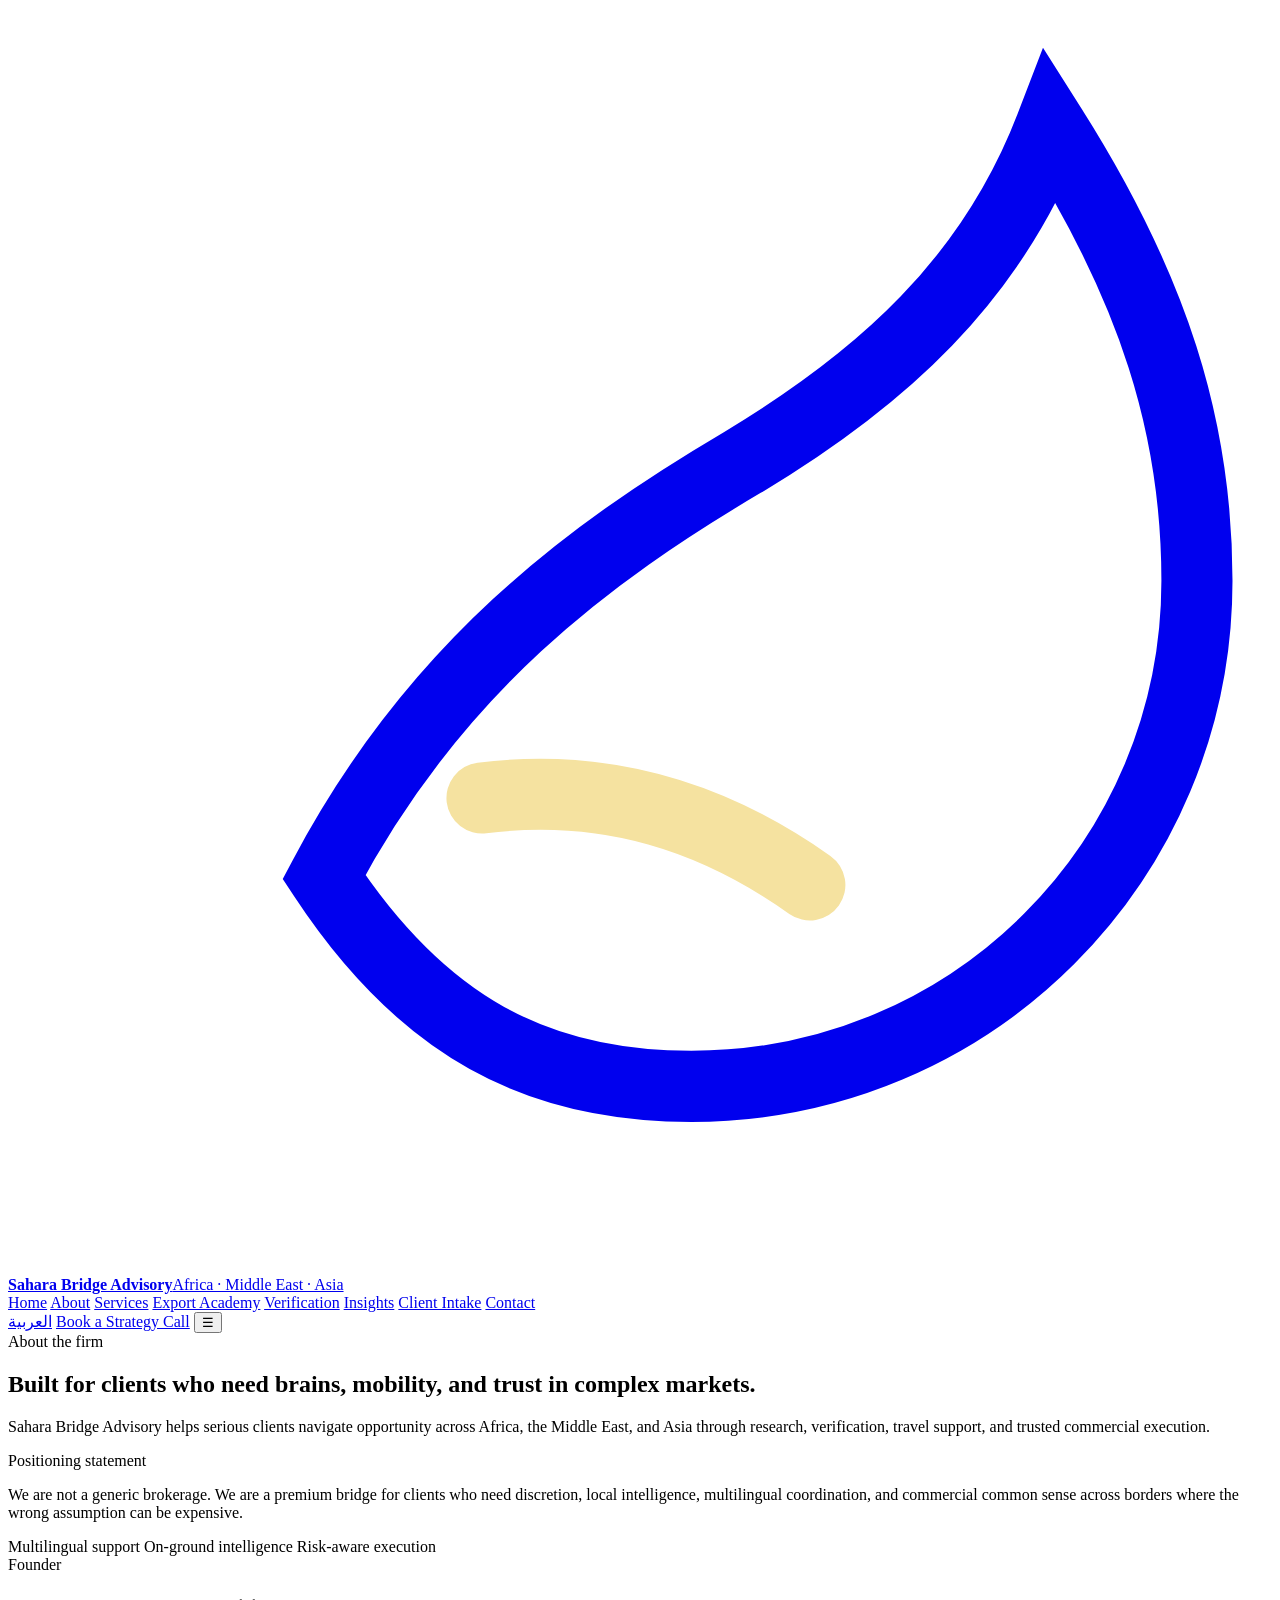
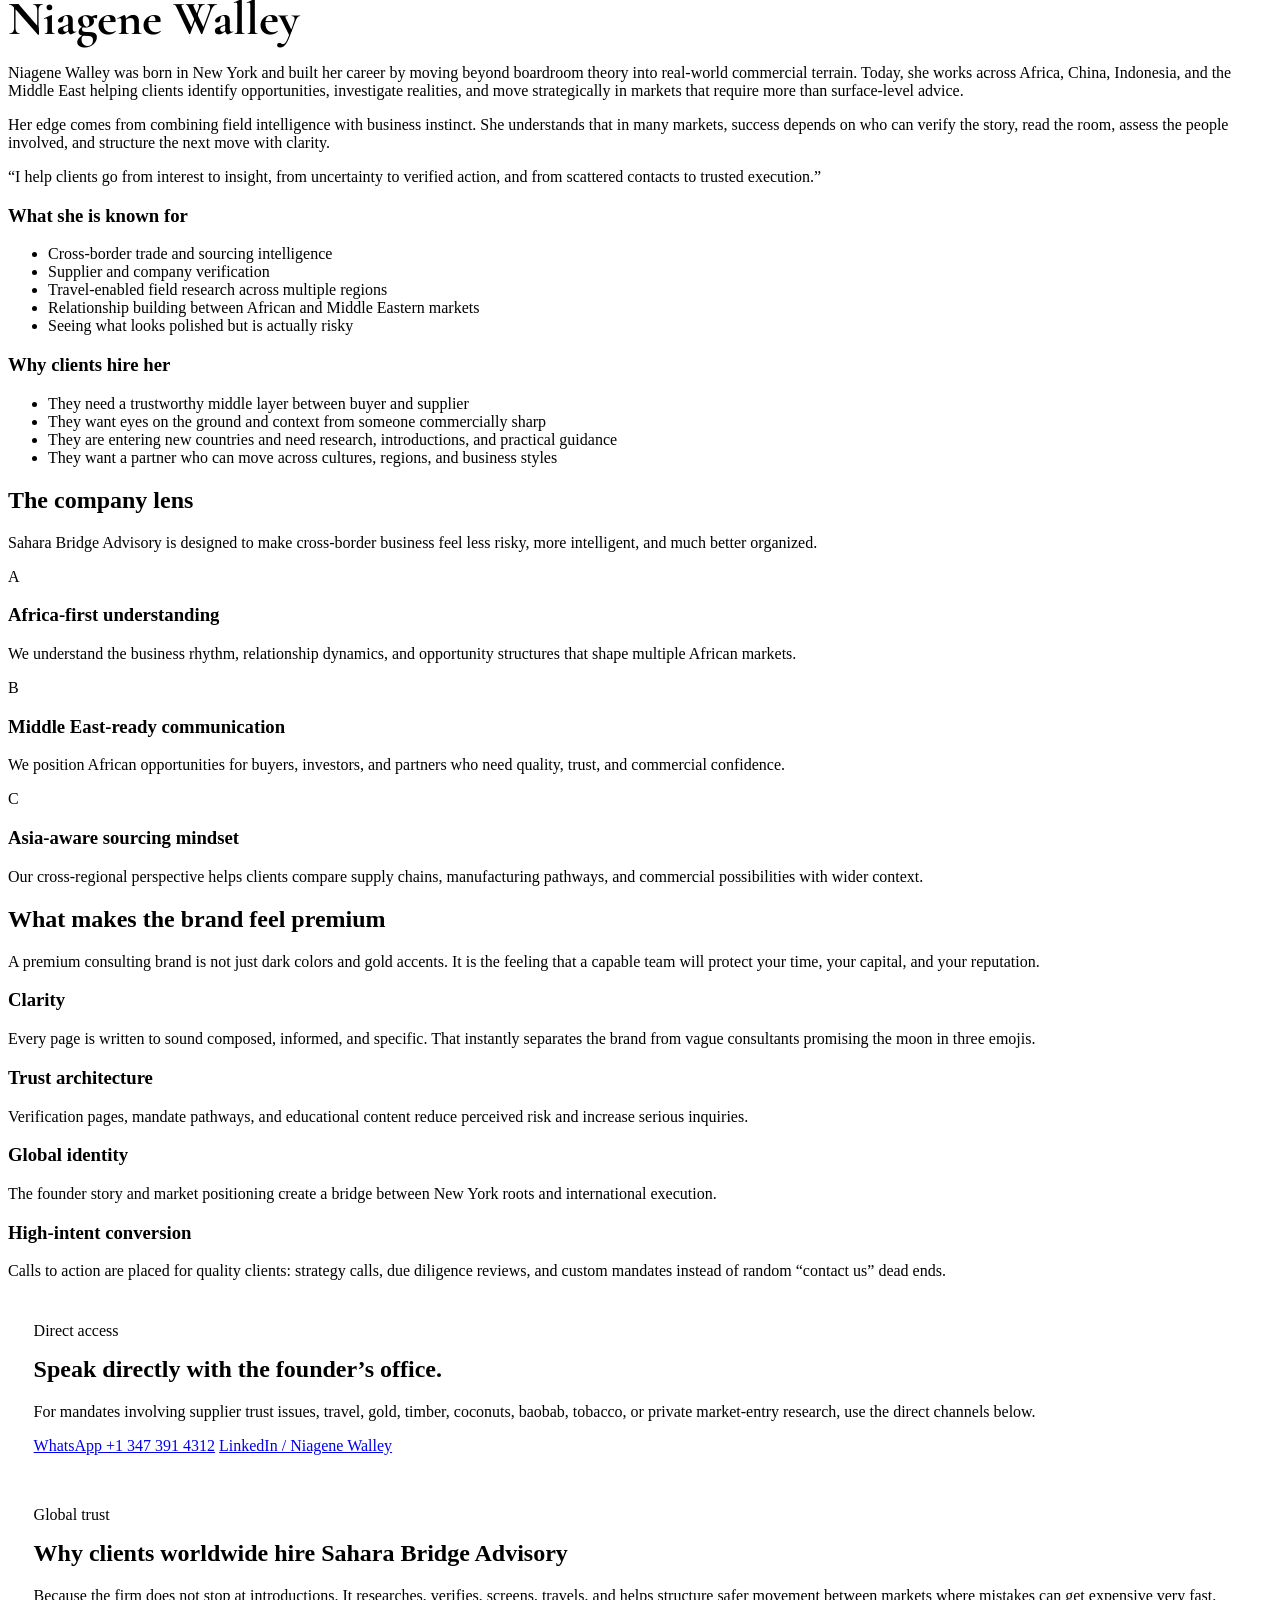
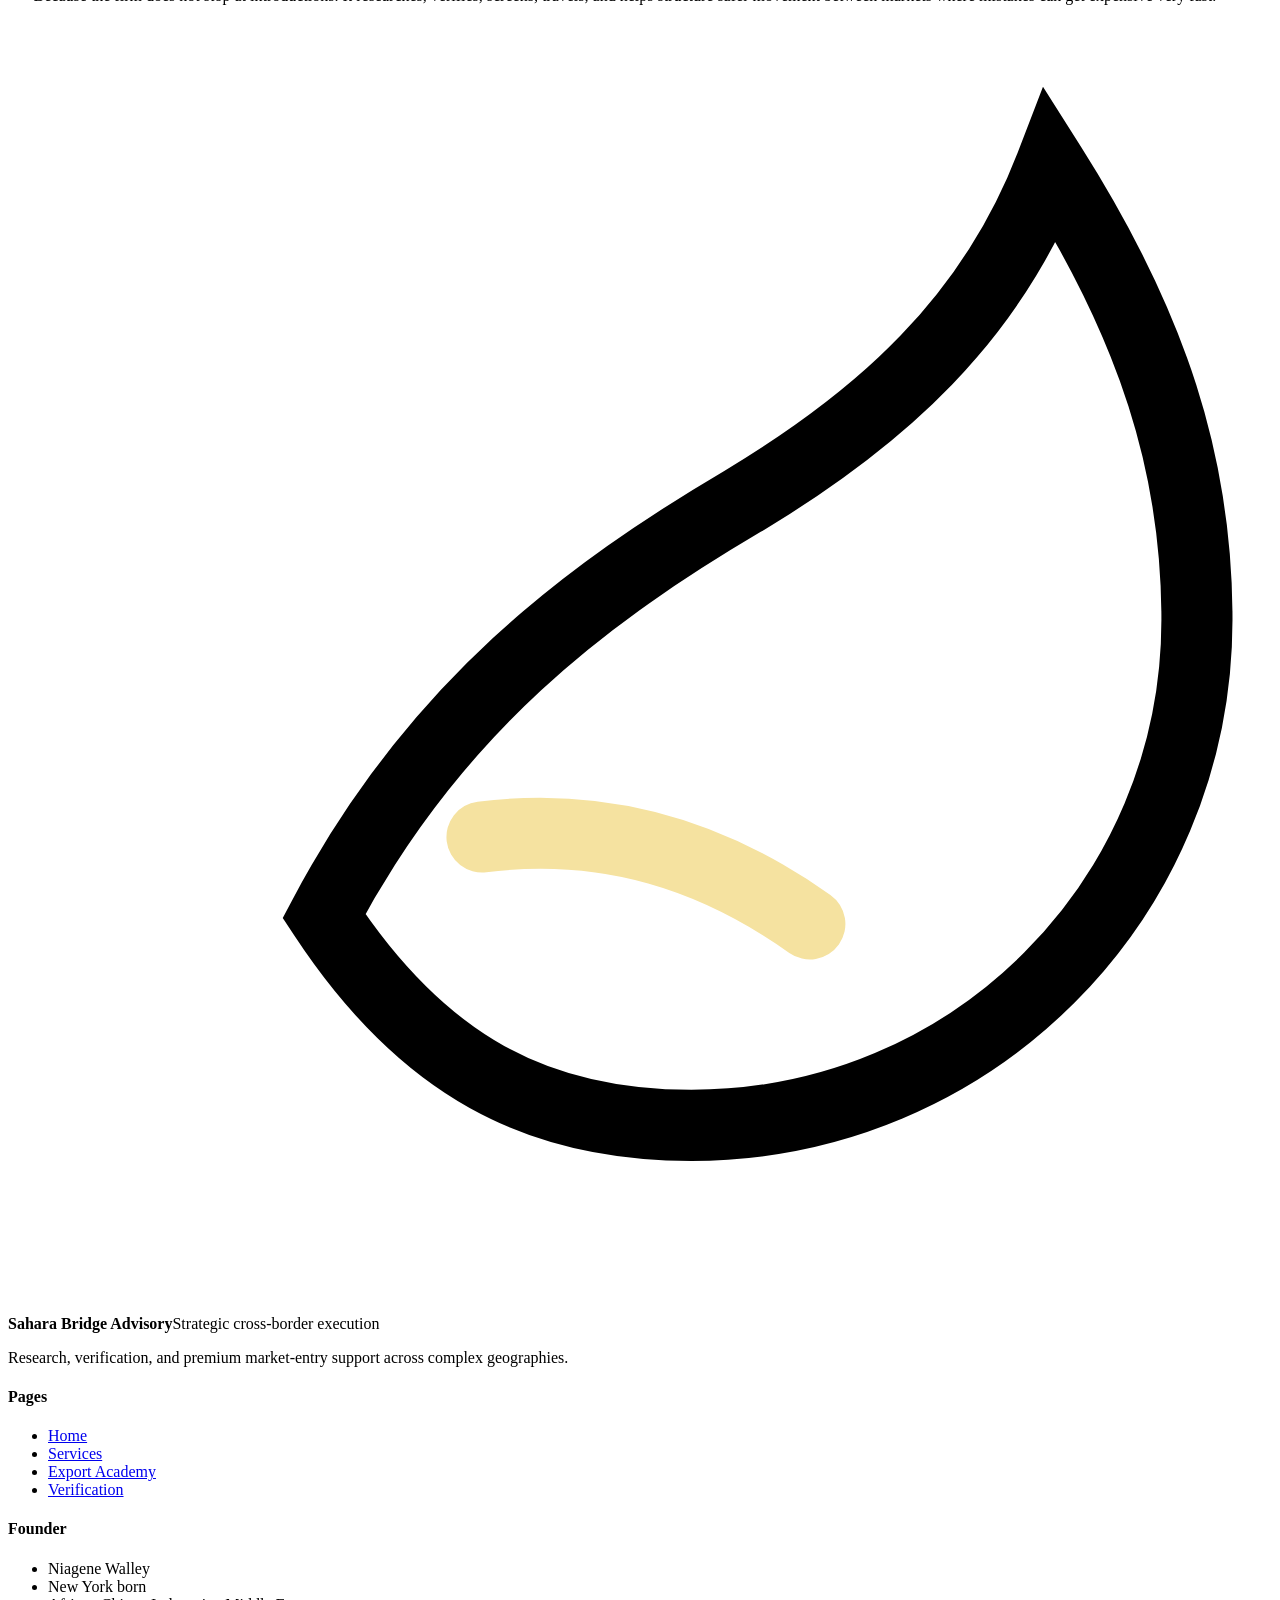
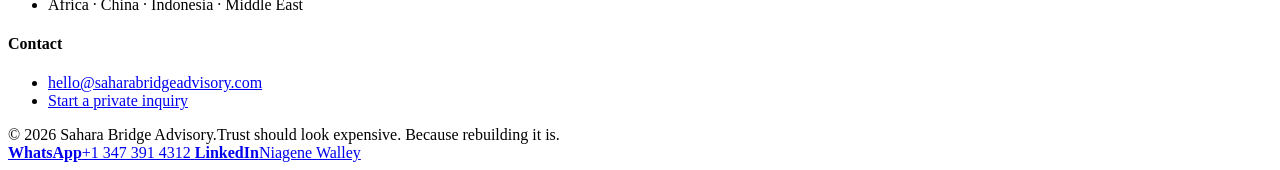
==== about.html @ ac029bc9 "Add files via upload" ====
<!DOCTYPE html>
<html lang="en">
<head>
  <meta charset="UTF-8" />
  <meta name="viewport" content="width=device-width, initial-scale=1.0" />
  <title>About | Sahara Bridge Advisory</title>
  <meta name="description" content="Learn about Sahara Bridge Advisory and founder Niagene Walley, a New York-born cross-border strategist operating across Africa, China, Indonesia, and the Middle East." />
  <link rel="icon" type="image/svg+xml" href="assets/images/favicon.svg" />
  <link rel="preconnect" href="https://fonts.googleapis.com">
  <link rel="preconnect" href="https://fonts.gstatic.com" crossorigin>
  <link href="https://fonts.googleapis.com/css2?family=Cormorant+Garamond:wght@500;600;700&family=Inter:wght@400;500;600;700;800&display=swap" rel="stylesheet">
  <link rel="stylesheet" href="assets/css/styles.css" />
  <script defer src="assets/js/config.js"></script>
  <script defer src="assets/js/main.js"></script>
</head>
<body>
  <header class="header">
    <div class="container nav">
      <a class="brand" href="index.html"><span class="brand-mark"><svg viewBox="0 0 32 32" fill="none" xmlns="http://www.w3.org/2000/svg"><path d="M8 22C10.8 16.7 14.7 13.8 18.6 11.5C22.1 9.4 24.9 6.9 26.4 3C29 7.1 30.1 10.6 30.1 14.5C30.1 21.6 24.4 27.3 17.3 27.3C13.4 27.3 10.5 25.8 8 22Z" stroke="currentColor" stroke-width="1.8" stroke-linecap="round"/><path d="M12 20C15.2 19.6 17.9 20.5 20.3 22.2" stroke="#F5E2A0" stroke-width="1.8" stroke-linecap="round"/></svg></span><span><strong class="brand-name">Sahara Bridge Advisory</strong><span class="brand-tag">Africa · Middle East · Asia</span></span></a>
      <nav class="nav-links" data-nav-links>
        <a data-nav href="index.html">Home</a>
        <a data-nav href="about.html">About</a>
        <a data-nav href="services.html">Services</a>
        <a data-nav href="export-academy.html">Export Academy</a>
        <a data-nav href="verification.html">Verification</a>
        <a data-nav href="insights.html">Insights</a>
        <a data-nav href="intake.html">Client Intake</a>
        <a data-nav href="contact.html">Contact</a>
      </nav>
      <div class="nav-actions">
        <a class="lang-chip" href="ar/index.html" lang="ar" dir="rtl">العربية</a>
        <a class="btn btn-secondary" href="contact.html">Book a Strategy Call</a>
        <button class="menu-toggle" data-menu-toggle aria-label="Toggle menu">☰</button>
      </div>
    </div>
  </header>

  <main>
    <section class="page-hero">
      <div class="container two-col">
        <div>
          <span class="kicker">About the firm</span>
          <h1>Built for clients who need brains, mobility, and trust in complex markets.</h1>
          <p class="lead">Sahara Bridge Advisory helps serious clients navigate opportunity across Africa, the Middle East, and Asia through research, verification, travel support, and trusted commercial execution.</p>
        </div>
        <div class="hero-panel panel reveal">
          <span class="eyebrow">Positioning statement</span>
          <p style="margin-top:1rem;">We are not a generic brokerage. We are a premium bridge for clients who need discretion, local intelligence, multilingual coordination, and commercial common sense across borders where the wrong assumption can be expensive.</p>
          <div class="badge-row" style="margin-top:1rem;">
            <span class="badge">Multilingual support</span>
            <span class="badge">On-ground intelligence</span>
            <span class="badge">Risk-aware execution</span>
          </div>
        </div>
      </div>
    </section>

    <section class="section">
      <div class="container two-col">
        <div class="profile-card reveal">
          <span class="eyebrow">Founder</span>
          <h2 style="font-family:'Cormorant Garamond',serif;font-size:3rem;margin:1rem 0 0.8rem;">Niagene Walley</h2>
          <p>Niagene Walley was born in New York and built her career by moving beyond boardroom theory into real-world commercial terrain. Today, she works across Africa, China, Indonesia, and the Middle East helping clients identify opportunities, investigate realities, and move strategically in markets that require more than surface-level advice.</p>
          <p>Her edge comes from combining field intelligence with business instinct. She understands that in many markets, success depends on who can verify the story, read the room, assess the people involved, and structure the next move with clarity.</p>
          <div class="quote-box" style="margin-top:1rem;">“I help clients go from interest to insight, from uncertainty to verified action, and from scattered contacts to trusted execution.”</div>
        </div>
        <div class="grid">
          <article class="info-card reveal">
            <h3>What she is known for</h3>
            <ul>
              <li>Cross-border trade and sourcing intelligence</li>
              <li>Supplier and company verification</li>
              <li>Travel-enabled field research across multiple regions</li>
              <li>Relationship building between African and Middle Eastern markets</li>
              <li>Seeing what looks polished but is actually risky</li>
            </ul>
          </article>
          <article class="info-card reveal">
            <h3>Why clients hire her</h3>
            <ul>
              <li>They need a trustworthy middle layer between buyer and supplier</li>
              <li>They want eyes on the ground and context from someone commercially sharp</li>
              <li>They are entering new countries and need research, introductions, and practical guidance</li>
              <li>They want a partner who can move across cultures, regions, and business styles</li>
            </ul>
          </article>
        </div>
      </div>
    </section>

    <section class="section">
      <div class="container">
        <div class="section-head reveal"><div><h2>The company lens</h2><p>Sahara Bridge Advisory is designed to make cross-border business feel less risky, more intelligent, and much better organized.</p></div></div>
        <div class="grid grid-3">
          <article class="feature-card reveal"><div class="feature-icon">A</div><h3>Africa-first understanding</h3><p>We understand the business rhythm, relationship dynamics, and opportunity structures that shape multiple African markets.</p></article>
          <article class="feature-card reveal"><div class="feature-icon">B</div><h3>Middle East-ready communication</h3><p>We position African opportunities for buyers, investors, and partners who need quality, trust, and commercial confidence.</p></article>
          <article class="feature-card reveal"><div class="feature-icon">C</div><h3>Asia-aware sourcing mindset</h3><p>Our cross-regional perspective helps clients compare supply chains, manufacturing pathways, and commercial possibilities with wider context.</p></article>
        </div>
      </div>
    </section>

    <section class="section">
      <div class="container">
        <div class="section-head reveal"><div><h2>What makes the brand feel premium</h2><p>A premium consulting brand is not just dark colors and gold accents. It is the feeling that a capable team will protect your time, your capital, and your reputation.</p></div></div>
        <div class="grid grid-2">
          <article class="process-card reveal"><h3>Clarity</h3><p>Every page is written to sound composed, informed, and specific. That instantly separates the brand from vague consultants promising the moon in three emojis.</p></article>
          <article class="process-card reveal"><h3>Trust architecture</h3><p>Verification pages, mandate pathways, and educational content reduce perceived risk and increase serious inquiries.</p></article>
          <article class="process-card reveal"><h3>Global identity</h3><p>The founder story and market positioning create a bridge between New York roots and international execution.</p></article>
          <article class="process-card reveal"><h3>High-intent conversion</h3><p>Calls to action are placed for quality clients: strategy calls, due diligence reviews, and custom mandates instead of random “contact us” dead ends.</p></article>
        </div>
      </div>
    </section>
      <section class="section">
      <div class="container two-col">
        <div class="panel" style="padding:1.6rem;">
          <span class="eyebrow">Direct access</span>
          <h2 style="margin-top:1rem;">Speak directly with the founder’s office.</h2>
          <p class="mini-note">For mandates involving supplier trust issues, travel, gold, timber, coconuts, baobab, tobacco, or private market-entry research, use the direct channels below.</p>
          <div class="inline-links">
            <a data-whatsapp-link href="https://wa.me/13473914312" target="_blank" rel="noopener noreferrer">WhatsApp +1 347 391 4312</a>
            <a data-linkedin-link href="https://www.linkedin.com/in/niagene-walley/" target="_blank" rel="noopener noreferrer">LinkedIn / Niagene Walley</a>
          </div>
        </div>
        <div class="panel" style="padding:1.6rem;">
          <span class="eyebrow">Global trust</span>
          <h2 style="margin-top:1rem;">Why clients worldwide hire Sahara Bridge Advisory</h2>
          <p>Because the firm does not stop at introductions. It researches, verifies, screens, travels, and helps structure safer movement between markets where mistakes can get expensive very fast.</p>
        </div>
      </div>
    </section>
  </main>

  <footer class="footer"><div class="container"><div class="footer-grid"><div><div class="brand" style="margin-bottom:1rem;"><span class="brand-mark"><svg viewBox="0 0 32 32" fill="none" xmlns="http://www.w3.org/2000/svg"><path d="M8 22C10.8 16.7 14.7 13.8 18.6 11.5C22.1 9.4 24.9 6.9 26.4 3C29 7.1 30.1 10.6 30.1 14.5C30.1 21.6 24.4 27.3 17.3 27.3C13.4 27.3 10.5 25.8 8 22Z" stroke="currentColor" stroke-width="1.8" stroke-linecap="round"/><path d="M12 20C15.2 19.6 17.9 20.5 20.3 22.2" stroke="#F5E2A0" stroke-width="1.8" stroke-linecap="round"/></svg></span><span><strong class="brand-name">Sahara Bridge Advisory</strong><span class="brand-tag">Strategic cross-border execution</span></span></div><p>Research, verification, and premium market-entry support across complex geographies.</p></div><div><h4>Pages</h4><ul><li><a href="index.html">Home</a></li><li><a href="services.html">Services</a></li><li><a href="export-academy.html">Export Academy</a></li><li><a href="verification.html">Verification</a></li></ul></div><div><h4>Founder</h4><ul><li>Niagene Walley</li><li>New York born</li><li>Africa · China · Indonesia · Middle East</li></ul></div><div><h4>Contact</h4><ul><li><a href="mailto:hello@saharabridgeadvisory.com">hello@saharabridgeadvisory.com</a></li><li><a href="contact.html">Start a private inquiry</a></li></ul></div></div><div class="footer-bottom"><span>© 2026 Sahara Bridge Advisory.</span><span>Trust should look expensive. Because rebuilding it is.</span></div></div></footer>

  <div class="quick-actions">
    <a class="quick-action" data-whatsapp-link href="https://wa.me/13473914312" target="_blank" rel="noopener noreferrer">
      <strong>WhatsApp</strong><span>+1 347 391 4312</span>
    </a>
    <a class="quick-action" data-linkedin-link href="https://www.linkedin.com/in/niagene-walley/" target="_blank" rel="noopener noreferrer">
      <strong>LinkedIn</strong><span>Niagene Walley</span>
    </a>
  </div>

</body>
</html>
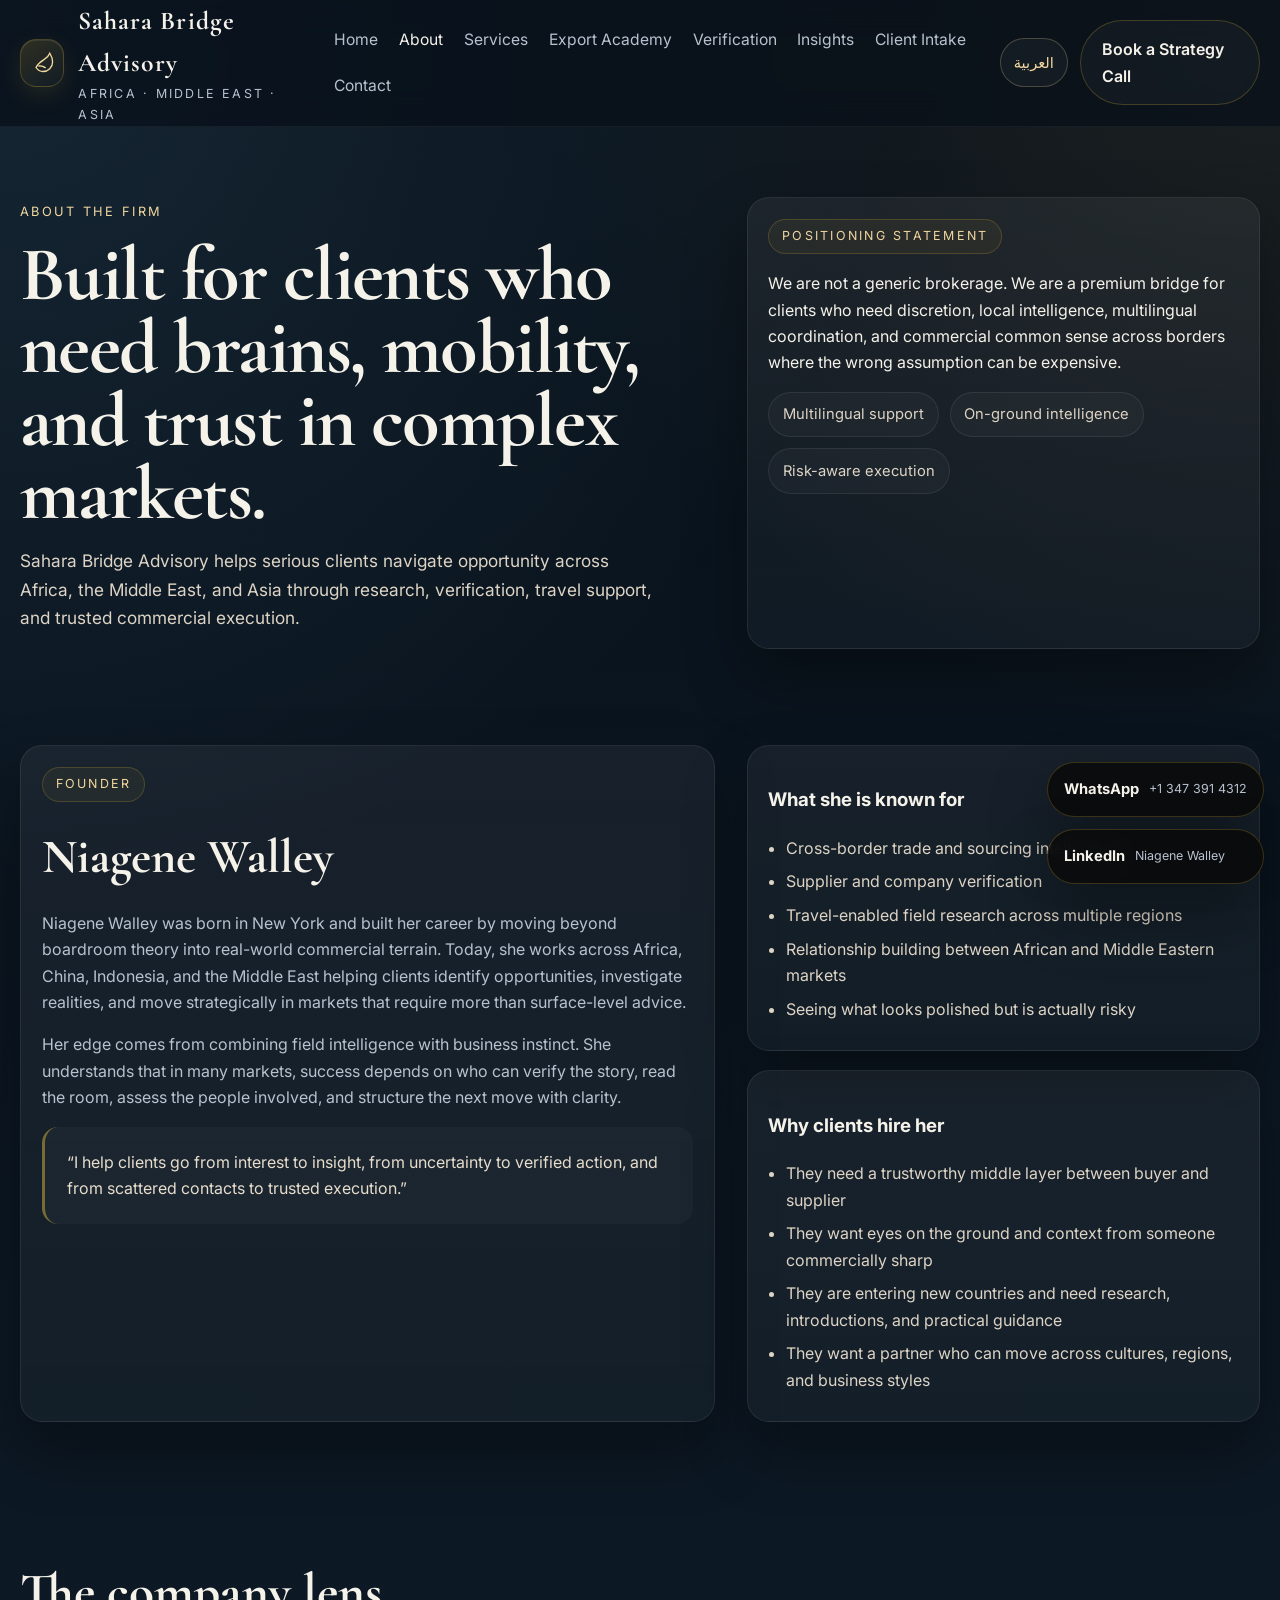
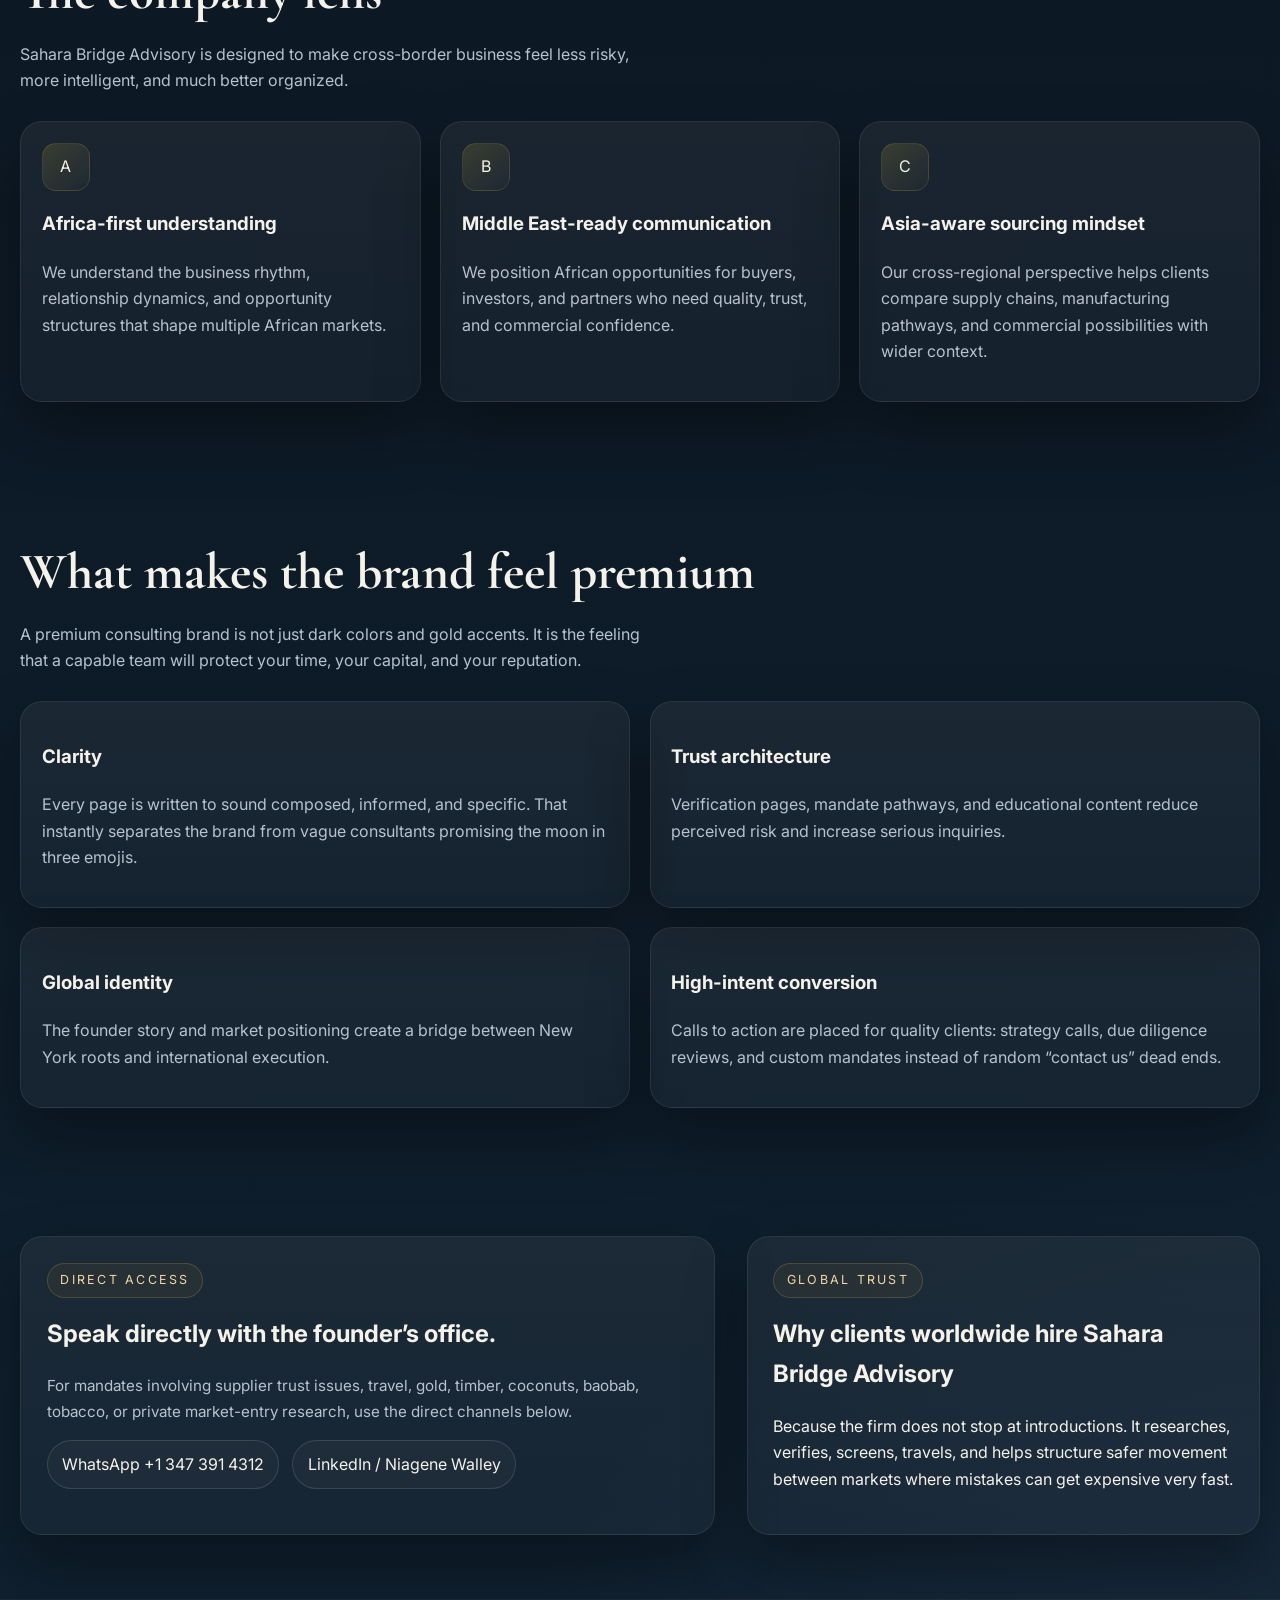
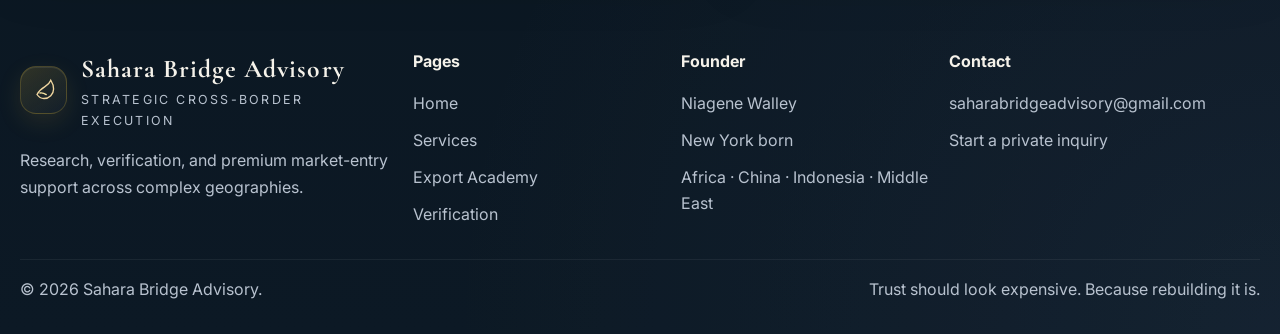
==== commit 515cd2b9: "Add Cloudflare Worker Gmail contact flow and update email targets" ====
--- a/about.html
+++ b/about.html
@@ -130,7 +130,7 @@
     </section>
   </main>
 
-  <footer class="footer"><div class="container"><div class="footer-grid"><div><div class="brand" style="margin-bottom:1rem;"><span class="brand-mark"><svg viewBox="0 0 32 32" fill="none" xmlns="http://www.w3.org/2000/svg"><path d="M8 22C10.8 16.7 14.7 13.8 18.6 11.5C22.1 9.4 24.9 6.9 26.4 3C29 7.1 30.1 10.6 30.1 14.5C30.1 21.6 24.4 27.3 17.3 27.3C13.4 27.3 10.5 25.8 8 22Z" stroke="currentColor" stroke-width="1.8" stroke-linecap="round"/><path d="M12 20C15.2 19.6 17.9 20.5 20.3 22.2" stroke="#F5E2A0" stroke-width="1.8" stroke-linecap="round"/></svg></span><span><strong class="brand-name">Sahara Bridge Advisory</strong><span class="brand-tag">Strategic cross-border execution</span></span></div><p>Research, verification, and premium market-entry support across complex geographies.</p></div><div><h4>Pages</h4><ul><li><a href="index.html">Home</a></li><li><a href="services.html">Services</a></li><li><a href="export-academy.html">Export Academy</a></li><li><a href="verification.html">Verification</a></li></ul></div><div><h4>Founder</h4><ul><li>Niagene Walley</li><li>New York born</li><li>Africa · China · Indonesia · Middle East</li></ul></div><div><h4>Contact</h4><ul><li><a href="mailto:hello@saharabridgeadvisory.com">hello@saharabridgeadvisory.com</a></li><li><a href="contact.html">Start a private inquiry</a></li></ul></div></div><div class="footer-bottom"><span>© 2026 Sahara Bridge Advisory.</span><span>Trust should look expensive. Because rebuilding it is.</span></div></div></footer>
+  <footer class="footer"><div class="container"><div class="footer-grid"><div><div class="brand" style="margin-bottom:1rem;"><span class="brand-mark"><svg viewBox="0 0 32 32" fill="none" xmlns="http://www.w3.org/2000/svg"><path d="M8 22C10.8 16.7 14.7 13.8 18.6 11.5C22.1 9.4 24.9 6.9 26.4 3C29 7.1 30.1 10.6 30.1 14.5C30.1 21.6 24.4 27.3 17.3 27.3C13.4 27.3 10.5 25.8 8 22Z" stroke="currentColor" stroke-width="1.8" stroke-linecap="round"/><path d="M12 20C15.2 19.6 17.9 20.5 20.3 22.2" stroke="#F5E2A0" stroke-width="1.8" stroke-linecap="round"/></svg></span><span><strong class="brand-name">Sahara Bridge Advisory</strong><span class="brand-tag">Strategic cross-border execution</span></span></div><p>Research, verification, and premium market-entry support across complex geographies.</p></div><div><h4>Pages</h4><ul><li><a href="index.html">Home</a></li><li><a href="services.html">Services</a></li><li><a href="export-academy.html">Export Academy</a></li><li><a href="verification.html">Verification</a></li></ul></div><div><h4>Founder</h4><ul><li>Niagene Walley</li><li>New York born</li><li>Africa · China · Indonesia · Middle East</li></ul></div><div><h4>Contact</h4><ul><li><a href="mailto:saharabridgeadvisory@gmail.com">saharabridgeadvisory@gmail.com</a></li><li><a href="contact.html">Start a private inquiry</a></li></ul></div></div><div class="footer-bottom"><span>© 2026 Sahara Bridge Advisory.</span><span>Trust should look expensive. Because rebuilding it is.</span></div></div></footer>
 
   <div class="quick-actions">
     <a class="quick-action" data-whatsapp-link href="https://wa.me/13473914312" target="_blank" rel="noopener noreferrer">
--- a/assets/css/styles.css
+++ b/assets/css/styles.css
@@ -0,0 +1,753 @@
+:root {
+  --bg: #08111a;
+  --bg-soft: #0e1a26;
+  --panel: rgba(255,255,255,0.045);
+  --panel-strong: rgba(255,255,255,0.075);
+  --text: #f5f2ea;
+  --muted: #b8c2cf;
+  --line: rgba(111, 168, 191, 0.18);
+  --gold: #d1a65a;
+  --gold-soft: #f1d7a0;
+  --accent: #2d5b78;
+  --success: #8ed3b1;
+  --danger: #ff9f89;
+  --shadow: 0 30px 60px rgba(0,0,0,0.34);
+  --radius: 22px;
+  --radius-sm: 14px;
+  --max: 1240px;
+}
+
+* { box-sizing: border-box; }
+html { scroll-behavior: smooth; }
+body {
+  margin: 0;
+  background:
+    radial-gradient(circle at top left, rgba(89,146,180,0.17), transparent 24%),
+    radial-gradient(circle at top right, rgba(209,166,90,0.10), transparent 20%),
+    radial-gradient(circle at bottom right, rgba(92,118,164,0.14), transparent 22%),
+    linear-gradient(180deg, #08111a 0%, #0c1722 36%, #102130 100%);
+  color: var(--text);
+  font-family: Inter, ui-sans-serif, system-ui, -apple-system, BlinkMacSystemFont, "Segoe UI", sans-serif;
+  line-height: 1.65;
+}
+body::before {
+  content: "";
+  position: fixed;
+  inset: 0;
+  pointer-events: none;
+  background-image: linear-gradient(rgba(255,255,255,0.015) 1px, transparent 1px), linear-gradient(90deg, rgba(255,255,255,0.015) 1px, transparent 1px);
+  background-size: 38px 38px;
+  mask-image: radial-gradient(circle at center, black, transparent 72%);
+  opacity: 0.35;
+}
+img { max-width: 100%; display: block; }
+a { color: inherit; text-decoration: none; }
+p { margin: 0 0 1rem; }
+small { color: var(--muted); }
+
+.container {
+  width: min(var(--max), calc(100% - 2rem));
+  margin: 0 auto;
+}
+
+.header {
+  position: sticky;
+  top: 0;
+  z-index: 40;
+  backdrop-filter: blur(18px);
+  background: rgba(8,17,26,0.76);
+  border-bottom: 1px solid rgba(255,255,255,0.05);
+}
+.nav {
+  display: flex;
+  align-items: center;
+  justify-content: space-between;
+  gap: 1rem;
+  min-height: 82px;
+}
+.brand {
+  display: flex;
+  align-items: center;
+  gap: 0.9rem;
+}
+.brand-mark {
+  width: 48px;
+  height: 48px;
+  display: grid;
+  place-items: center;
+  border-radius: 16px;
+  color: var(--gold-soft);
+  border: 1px solid rgba(212,175,55,0.25);
+  background: linear-gradient(145deg, rgba(212,175,55,0.18), rgba(255,255,255,0.03));
+  box-shadow: inset 0 1px 0 rgba(255,255,255,0.08), 0 8px 25px rgba(212,175,55,0.12);
+}
+.brand-mark svg { width: 24px; height: 24px; }
+.brand-name {
+  font-family: "Cormorant Garamond", Georgia, serif;
+  font-size: 1.6rem;
+  letter-spacing: 0.04em;
+}
+.brand-tag {
+  display: block;
+  color: var(--muted);
+  font-size: 0.78rem;
+  letter-spacing: 0.18em;
+  text-transform: uppercase;
+}
+.nav-links {
+  display: flex;
+  align-items: center;
+  gap: 1.3rem;
+  flex-wrap: wrap;
+}
+.nav-links a {
+  color: var(--muted);
+  font-size: 0.98rem;
+}
+.nav-links a:hover,
+.nav-links a.active { color: var(--text); }
+.nav-actions { display: flex; gap: 0.8rem; align-items: center; }
+.menu-toggle {
+  display: none;
+  background: transparent;
+  border: 1px solid rgba(255,255,255,0.1);
+  color: var(--text);
+  border-radius: 12px;
+  padding: 0.7rem;
+}
+
+.btn {
+  display: inline-flex;
+  align-items: center;
+  gap: 0.7rem;
+  border-radius: 999px;
+  padding: 0.95rem 1.3rem;
+  font-weight: 600;
+  transition: 180ms ease;
+  border: 1px solid transparent;
+}
+.btn:hover { transform: translateY(-2px); }
+.btn-primary {
+  background: linear-gradient(135deg, #d1a65a, #f1d7a0);
+  color: #121212;
+  box-shadow: 0 10px 30px rgba(212,175,55,0.2);
+}
+.btn-secondary {
+  border-color: rgba(212,175,55,0.25);
+  background: rgba(255,255,255,0.03);
+}
+.btn-ghost {
+  border-color: rgba(255,255,255,0.1);
+  background: rgba(255,255,255,0.02);
+}
+
+.eyebrow {
+  display: inline-flex;
+  gap: 0.55rem;
+  align-items: center;
+  padding: 0.4rem 0.8rem;
+  border-radius: 999px;
+  font-size: 0.78rem;
+  letter-spacing: 0.18em;
+  text-transform: uppercase;
+  color: var(--gold-soft);
+  border: 1px solid rgba(212,175,55,0.22);
+  background: rgba(212,175,55,0.06);
+}
+
+.hero {
+  padding: 5.5rem 0 3.5rem;
+}
+.hero-grid,
+.two-col {
+  display: grid;
+  grid-template-columns: 1.15fr 0.85fr;
+  gap: 2rem;
+  align-items: stretch;
+}
+.hero h1,
+.page-hero h1 {
+  font-family: "Cormorant Garamond", Georgia, serif;
+  font-size: clamp(3rem, 6vw, 5.6rem);
+  line-height: 0.95;
+  letter-spacing: -0.02em;
+  margin: 1rem 0 1rem;
+}
+.hero p.lead,
+.page-hero p.lead {
+  max-width: 58ch;
+  color: #ddd4c5;
+  font-size: 1.08rem;
+}
+.hero-actions {
+  display: flex;
+  gap: 1rem;
+  flex-wrap: wrap;
+  margin-top: 1.5rem;
+}
+.hero-note {
+  margin-top: 1rem;
+  color: var(--muted);
+  display: flex;
+  gap: 1rem;
+  flex-wrap: wrap;
+}
+.hero-card,
+.panel,
+.metric-card,
+.feature-card,
+.case-card,
+.info-card,
+.timeline-item,
+.form-card,
+.academy-card,
+.profile-card,
+.process-card,
+.export-card,
+.cta-strip {
+  background: linear-gradient(180deg, rgba(255,255,255,0.055), rgba(255,255,255,0.03));
+  border: 1px solid rgba(255,255,255,0.08);
+  border-radius: var(--radius);
+  box-shadow: var(--shadow);
+}
+.hero-card {
+  padding: 1.3rem;
+  position: relative;
+  overflow: hidden;
+}
+.hero-card::after {
+  content: "";
+  position: absolute;
+  inset: auto -20% -30% auto;
+  width: 250px;
+  height: 250px;
+  background: radial-gradient(circle, rgba(212,175,55,0.28), transparent 60%);
+}
+.console {
+  min-height: 100%;
+  padding: 1rem;
+  border-radius: calc(var(--radius) - 6px);
+  background: linear-gradient(180deg, rgba(7,14,22,0.88), rgba(17,31,45,0.96));
+  border: 1px solid rgba(212,175,55,0.1);
+}
+.console-header {
+  display: flex;
+  align-items: center;
+  justify-content: space-between;
+  color: var(--muted);
+  font-size: 0.9rem;
+  margin-bottom: 1rem;
+}
+.console-dots { display: flex; gap: 0.45rem; }
+.console-dots span {
+  width: 9px; height: 9px; border-radius: 50%; background: rgba(255,255,255,0.2);
+}
+.console-body { display: grid; gap: 0.9rem; }
+.signal {
+  padding: 1rem;
+  border: 1px solid rgba(255,255,255,0.07);
+  border-radius: 16px;
+  background: rgba(255,255,255,0.03);
+}
+.signal-title { display: flex; justify-content: space-between; gap: 1rem; }
+.signal-title strong { font-size: 1rem; }
+.signal-title span { color: var(--muted); font-size: 0.85rem; }
+.signal p { color: #d8d0c3; margin-top: 0.4rem; }
+.signal-tag {
+  display: inline-flex;
+  padding: 0.35rem 0.65rem;
+  border-radius: 999px;
+  font-size: 0.76rem;
+  text-transform: uppercase;
+  letter-spacing: 0.08em;
+  margin-top: 0.8rem;
+}
+.signal-tag.good { background: rgba(130,192,145,0.12); color: #aed8b7; }
+.signal-tag.warn { background: rgba(255,143,124,0.12); color: #ffc6bb; }
+
+.section { padding: 4rem 0; }
+.section-sm { padding: 2rem 0; }
+.section-head {
+  display: flex;
+  justify-content: space-between;
+  align-items: end;
+  gap: 1rem;
+  margin-bottom: 1.7rem;
+}
+.section-head h2,
+.section-head h3 {
+  font-family: "Cormorant Garamond", Georgia, serif;
+  font-size: clamp(2rem, 4vw, 3.4rem);
+  margin: 0 0 0.4rem;
+}
+.section-head p { color: var(--muted); max-width: 65ch; margin: 0; }
+.grid {
+  display: grid;
+  gap: 1.2rem;
+}
+.grid-2 { grid-template-columns: repeat(2, minmax(0,1fr)); }
+.grid-3 { grid-template-columns: repeat(3, minmax(0,1fr)); }
+.grid-4 { grid-template-columns: repeat(4, minmax(0,1fr)); }
+
+.metric-card,
+.feature-card,
+.case-card,
+.info-card,
+.process-card,
+.export-card,
+.academy-card,
+.profile-card,
+.form-card,
+.timeline-item {
+  padding: 1.3rem;
+}
+.metric-card strong {
+  display: block;
+  font-size: clamp(2rem, 5vw, 3rem);
+  color: var(--gold-soft);
+  line-height: 1;
+}
+.metric-card span,
+.feature-card p,
+.case-card p,
+.info-card p,
+.process-card p,
+.export-card p,
+.academy-card p,
+.profile-card p { color: var(--muted); }
+.feature-icon {
+  width: 48px; height: 48px;
+  display: grid; place-items: center;
+  border-radius: 14px;
+  margin-bottom: 1rem;
+  background: linear-gradient(140deg, rgba(212,175,55,0.18), rgba(255,255,255,0.02));
+  border: 1px solid rgba(212,175,55,0.15);
+}
+.feature-card ul,
+.info-card ul,
+.export-card ul,
+.academy-card ul,
+.profile-card ul,
+.check-list {
+  padding-left: 1.1rem;
+  margin: 1rem 0 0;
+  color: #ddd4c5;
+}
+.feature-card li,
+.info-card li,
+.export-card li,
+.academy-card li,
+.profile-card li,
+.check-list li { margin-bottom: 0.45rem; }
+
+.page-hero {
+  padding: 4.4rem 0 2rem;
+}
+.page-hero .kicker { color: var(--gold-soft); letter-spacing: 0.18em; text-transform: uppercase; font-size: 0.8rem; }
+.page-hero .hero-panel { padding: 1.3rem; }
+
+.quote-box {
+  padding: 1.4rem;
+  border-left: 3px solid rgba(212,175,55,0.5);
+  background: rgba(255,255,255,0.03);
+  border-radius: 16px;
+  color: #e7ddcc;
+}
+
+.timeline {
+  display: grid;
+  gap: 1rem;
+}
+.timeline-item {
+  position: relative;
+  padding-left: 4rem;
+}
+.timeline-item::before {
+  content: attr(data-step);
+  position: absolute;
+  left: 1.2rem;
+  top: 1.25rem;
+  width: 2rem;
+  height: 2rem;
+  border-radius: 50%;
+  display: grid;
+  place-items: center;
+  background: rgba(212,175,55,0.12);
+  color: var(--gold-soft);
+  border: 1px solid rgba(212,175,55,0.2);
+  font-weight: 700;
+}
+
+.accordion {
+  display: grid;
+  gap: 0.9rem;
+}
+.accordion-item {
+  border-radius: var(--radius-sm);
+  border: 1px solid rgba(255,255,255,0.08);
+  background: rgba(255,255,255,0.03);
+  overflow: hidden;
+}
+.accordion-button {
+  width: 100%;
+  background: transparent;
+  color: var(--text);
+  border: 0;
+  padding: 1rem 1.2rem;
+  display: flex;
+  justify-content: space-between;
+  align-items: center;
+  cursor: pointer;
+  font: inherit;
+}
+.accordion-content {
+  padding: 0 1.2rem 1rem;
+  color: var(--muted);
+  display: none;
+}
+.accordion-item.open .accordion-content { display: block; }
+
+.stats-bar {
+  display: grid;
+  grid-template-columns: repeat(4, minmax(0,1fr));
+  gap: 1rem;
+  margin-top: 2rem;
+}
+.stats-pill {
+  padding: 1rem;
+  border-radius: 18px;
+  background: rgba(255,255,255,0.03);
+  border: 1px solid rgba(255,255,255,0.07);
+}
+.stats-pill strong { display: block; font-size: 1.4rem; color: var(--gold-soft); }
+.stats-pill span { color: var(--muted); font-size: 0.92rem; }
+
+.cta-strip {
+  padding: 1.4rem;
+  display: flex;
+  justify-content: space-between;
+  gap: 1rem;
+  align-items: center;
+}
+
+.contact-layout {
+  display: grid;
+  grid-template-columns: 0.85fr 1.15fr;
+  gap: 1.2rem;
+}
+label { display: block; font-size: 0.92rem; color: #e5dccb; margin-bottom: 0.35rem; }
+input, select, textarea {
+  width: 100%;
+  border-radius: 14px;
+  border: 1px solid rgba(255,255,255,0.09);
+  background: rgba(255,255,255,0.03);
+  color: var(--text);
+  padding: 0.95rem 1rem;
+  font: inherit;
+}
+textarea { min-height: 150px; resize: vertical; }
+input:focus, select:focus, textarea:focus {
+  outline: none;
+  border-color: rgba(212,175,55,0.5);
+  box-shadow: 0 0 0 4px rgba(212,175,55,0.08);
+}
+.form-grid { display: grid; grid-template-columns: repeat(2, minmax(0,1fr)); gap: 1rem; }
+.form-actions { display: flex; gap: 1rem; flex-wrap: wrap; align-items: center; margin-top: 1rem; }
+.form-status { color: var(--muted); }
+.form-status.success { color: #aed8b7; }
+.form-status.error { color: #ffc6bb; }
+
+.footer {
+  padding: 3rem 0 2rem;
+  border-top: 1px solid rgba(255,255,255,0.07);
+  background: rgba(0,0,0,0.24);
+}
+.footer-grid {
+  display: grid;
+  grid-template-columns: 1.2fr 0.8fr 0.8fr 1fr;
+  gap: 1.2rem;
+}
+.footer h4 { margin: 0 0 1rem; }
+.footer p, .footer li, .footer a { color: var(--muted); }
+.footer ul { list-style: none; padding: 0; margin: 0; display: grid; gap: 0.65rem; }
+.footer-bottom {
+  margin-top: 2rem;
+  padding-top: 1rem;
+  border-top: 1px solid rgba(255,255,255,0.06);
+  display: flex;
+  justify-content: space-between;
+  gap: 1rem;
+  color: var(--muted);
+  flex-wrap: wrap;
+}
+
+.badge-row,
+.logo-strip {
+  display: flex;
+  gap: 0.7rem;
+  flex-wrap: wrap;
+}
+.badge,
+.logo-chip {
+  padding: 0.6rem 0.85rem;
+  border-radius: 999px;
+  border: 1px solid rgba(255,255,255,0.08);
+  background: rgba(255,255,255,0.03);
+  color: #ddd4c5;
+  font-size: 0.92rem;
+}
+
+.notice {
+  border-left: 3px solid rgba(212,175,55,0.45);
+  padding: 1rem 1.1rem;
+  border-radius: 14px;
+  background: rgba(212,175,55,0.05);
+  color: #e5dccb;
+}
+
+.reveal { opacity: 0; transform: translateY(22px); transition: opacity 500ms ease, transform 500ms ease; }
+.reveal.is-visible { opacity: 1; transform: translateY(0); }
+
+@media (max-width: 1080px) {
+  .hero-grid, .two-col, .contact-layout, .footer-grid, .grid-4 { grid-template-columns: 1fr 1fr; }
+  .stats-bar { grid-template-columns: repeat(2, 1fr); }
+}
+
+@media (max-width: 820px) {
+  .menu-toggle { display: inline-flex; }
+  .nav-links {
+    display: none;
+    position: absolute;
+    top: 82px;
+    left: 1rem;
+    right: 1rem;
+    padding: 1rem;
+    flex-direction: column;
+    align-items: flex-start;
+    border-radius: 18px;
+    border: 1px solid rgba(255,255,255,0.08);
+    background: rgba(12,12,13,0.96);
+    box-shadow: var(--shadow);
+  }
+  .nav-links.open { display: flex; }
+  .nav-actions .btn { display: none; }
+  .hero-grid, .two-col, .contact-layout, .footer-grid, .grid-2, .grid-3, .grid-4, .form-grid { grid-template-columns: 1fr; }
+  .section-head, .cta-strip, .footer-bottom { flex-direction: column; align-items: flex-start; }
+  .hero, .page-hero { padding-top: 3.2rem; }
+  .hero h1, .page-hero h1 { line-height: 1; }
+}
+
+
+.quick-actions {
+  position: fixed;
+  right: 1rem;
+  bottom: 1rem;
+  display: grid;
+  gap: 0.75rem;
+  z-index: 60;
+}
+.quick-action {
+  display: inline-flex;
+  align-items: center;
+  gap: 0.65rem;
+  padding: 0.9rem 1rem;
+  border-radius: 999px;
+  background: rgba(11,11,12,0.9);
+  border: 1px solid rgba(212,175,55,0.24);
+  color: var(--text);
+  box-shadow: var(--shadow);
+  backdrop-filter: blur(14px);
+}
+.quick-action strong { font-size: 0.92rem; }
+.quick-action span { color: var(--muted); font-size: 0.78rem; }
+.mini-note {
+  color: var(--muted);
+  font-size: 0.95rem;
+}
+.inline-links {
+  display:flex;
+  gap:0.8rem;
+  flex-wrap:wrap;
+  margin-top:1rem;
+}
+.inline-links a {
+  padding: 0.65rem 0.9rem;
+  border-radius: 999px;
+  border: 1px solid rgba(255,255,255,0.12);
+  background: rgba(255,255,255,0.03);
+}
+.trust-strip {
+  display:grid;
+  grid-template-columns: repeat(4, 1fr);
+  gap: 1rem;
+  margin-top: 2rem;
+}
+.trust-stat {
+  padding: 1.2rem;
+  border-radius: 18px;
+  border: 1px solid rgba(255,255,255,0.08);
+  background: rgba(255,255,255,0.03);
+}
+.trust-stat strong {
+  display:block;
+  font-size: 1.35rem;
+  color: var(--gold-soft);
+  margin-bottom: 0.25rem;
+}
+@media (max-width: 960px) {
+  .trust-strip { grid-template-columns: 1fr 1fr; }
+}
+@media (max-width: 640px) {
+  .quick-actions { right: 0.75rem; left: 0.75rem; bottom: 0.75rem; }
+  .quick-action { justify-content: center; }
+  .trust-strip { grid-template-columns: 1fr; }
+}
+
+
+/* Version 3 homepage refinements */
+.hero-consult-grid {
+  display:grid;
+  grid-template-columns: 1.08fr 0.92fr;
+  gap: 1.4rem;
+  margin-top: 1.8rem;
+}
+.hero-brief, .hero-mandate, .insight-card, .sector-tile, .service-lane, .credibility-band, .region-card {
+  background: linear-gradient(180deg, rgba(255,255,255,0.06), rgba(255,255,255,0.028));
+  border: 1px solid rgba(255,255,255,0.09);
+  border-radius: var(--radius);
+  box-shadow: var(--shadow);
+}
+.hero-brief, .hero-mandate { padding: 1.35rem; }
+.brief-list, .mini-list, .service-points, .sector-points { margin: 0; padding-left: 1.15rem; color: var(--muted); }
+.brief-list li, .mini-list li, .service-points li, .sector-points li { margin: 0.45rem 0; }
+.hero-kicker {
+  display:grid; grid-template-columns: repeat(3, minmax(0,1fr)); gap: 0.85rem; margin-top: 1.1rem;
+}
+.kicker-card {
+  padding: 0.95rem; border-radius: 18px; background: rgba(255,255,255,0.03); border: 1px solid rgba(255,255,255,0.08);
+}
+.kicker-card strong { display:block; margin-bottom:0.25rem; font-size:1rem; color: var(--gold-soft); }
+.mandate-stack { display:grid; gap:0.9rem; margin-top:1rem; }
+.mandate-item {
+  padding: 1rem 1rem 0.95rem; border-radius: 18px; background: rgba(255,255,255,0.03); border: 1px solid rgba(255,255,255,0.08);
+}
+.mandate-item header { display:flex; align-items:center; justify-content:space-between; gap: 0.75rem; margin-bottom: 0.4rem; }
+.mandate-item h3 { margin:0; font-size:1.05rem; }
+.mandate-badge {
+  display:inline-flex; padding:0.3rem 0.6rem; border-radius:999px; font-size:0.74rem; letter-spacing:0.08em; text-transform:uppercase;
+  background: rgba(209,166,90,0.13); color: var(--gold-soft); border: 1px solid rgba(209,166,90,0.2);
+}
+.advisory-ribbon {
+  margin-top: 1.15rem; padding: 0.95rem 1.1rem; border-radius: 18px; background: rgba(45,91,120,0.18); border: 1px solid rgba(111,168,191,0.20); color:#d9e8f4;
+}
+.split-callout { display:grid; grid-template-columns: 1.04fr 0.96fr; gap:1.2rem; }
+.sector-grid { display:grid; grid-template-columns: repeat(3, minmax(0,1fr)); gap: 1.1rem; }
+.sector-tile, .service-lane, .insight-card, .region-card { padding: 1.25rem; }
+.sector-tile h3, .service-lane h3, .region-card h3 { margin-top:0; margin-bottom:0.55rem; }
+.service-lane { position:relative; overflow:hidden; }
+.service-lane::after { content:""; position:absolute; inset:auto -20% -30% auto; width:170px; height:170px; background: radial-gradient(circle, rgba(111,168,191,0.18), transparent 60%); }
+.lane-tag { display:inline-flex; padding:0.28rem 0.55rem; border-radius:999px; font-size:0.72rem; background: rgba(255,255,255,0.06); color: var(--gold-soft); margin-bottom: 0.8rem; }
+.credibility-band { padding: 1.35rem; display:grid; grid-template-columns: repeat(4, minmax(0,1fr)); gap:1rem; }
+.credibility-band strong { display:block; font-size:1rem; margin-bottom:0.35rem; color: var(--gold-soft); }
+.region-grid { display:grid; grid-template-columns: repeat(3, minmax(0,1fr)); gap: 1.1rem; }
+.page-pulse { display:flex; gap:0.75rem; flex-wrap:wrap; margin-top:1rem; color: var(--muted); }
+.page-pulse span { padding:0.55rem 0.75rem; border-radius:999px; background:rgba(255,255,255,0.035); border:1px solid rgba(255,255,255,0.08); }
+@media (max-width: 980px) {
+  .hero-consult-grid, .split-callout, .sector-grid, .region-grid, .credibility-band { grid-template-columns: 1fr; }
+  .hero-kicker { grid-template-columns: 1fr; }
+}
+
+.lang-chip {
+  display:inline-flex;
+  align-items:center;
+  justify-content:center;
+  min-width:66px;
+  padding:0.72rem 0.95rem;
+  border-radius:999px;
+  border:1px solid rgba(241,215,160,0.24);
+  background:rgba(255,255,255,0.04);
+  color:var(--gold-soft);
+  font-size:0.92rem;
+}
+.strategic-strip,
+.credibility-band {
+  display:grid;
+  grid-template-columns:repeat(3,1fr);
+  gap:1rem;
+}
+.credibility-band{grid-template-columns:repeat(4,1fr)}
+.strategic-strip > div,
+.credibility-band > div {
+  padding:1.05rem 1.15rem;
+  border-radius:18px;
+  background:linear-gradient(180deg, rgba(255,255,255,0.05), rgba(255,255,255,0.025));
+  border:1px solid rgba(255,255,255,0.08);
+}
+.strategic-strip strong,
+.credibility-band strong { display:block; margin-bottom:0.35rem; font-size:0.98rem; }
+.strategic-strip span,
+.credibility-band span { color:var(--muted); font-size:0.94rem; display:block; }
+.download-stack { display:grid; gap:0.9rem; }
+.download-card {
+  display:block;
+  padding:1rem 1.05rem;
+  border-radius:16px;
+  background:rgba(255,255,255,0.04);
+  border:1px solid rgba(255,255,255,0.08);
+}
+.download-card strong { display:block; margin-bottom:0.28rem; }
+.download-card span { color:var(--muted); font-size:0.94rem; display:block; }
+.form-grid {
+  display:grid;
+  grid-template-columns:repeat(2,minmax(0,1fr));
+  gap:1rem;
+}
+.form-grid label,
+.check-grid label {
+  display:flex;
+  flex-direction:column;
+  gap:0.45rem;
+  font-size:0.95rem;
+}
+.form-grid label.full { grid-column:1 / -1; }
+.form-grid input,
+.form-grid select,
+.form-grid textarea {
+  width:100%;
+  border-radius:14px;
+  border:1px solid rgba(255,255,255,0.12);
+  background:rgba(255,255,255,0.035);
+  color:var(--text);
+  padding:0.95rem 1rem;
+  font:inherit;
+}
+.form-grid textarea { min-height:140px; resize:vertical; }
+.check-grid {
+  display:grid;
+  grid-template-columns:repeat(2,minmax(0,1fr));
+  gap:0.8rem;
+  margin:1rem 0 1.3rem;
+}
+.check-grid label {
+  border:1px solid rgba(255,255,255,0.08);
+  background:rgba(255,255,255,0.03);
+  border-radius:14px;
+  padding:0.8rem 0.9rem;
+  flex-direction:row;
+  align-items:center;
+}
+.check-grid input { width:auto; }
+.rtl-hero .lead, .rtl-hero h1, .rtl-hero p { text-align:right; }
+@media (max-width: 980px) {
+  .strategic-strip,
+  .credibility-band,
+  .form-grid,
+  .check-grid { grid-template-columns:1fr 1fr; }
+}
+@media (max-width: 760px) {
+  .lang-chip { display:none; }
+  .strategic-strip,
+  .credibility-band,
+  .form-grid,
+  .check-grid { grid-template-columns:1fr; }
+}
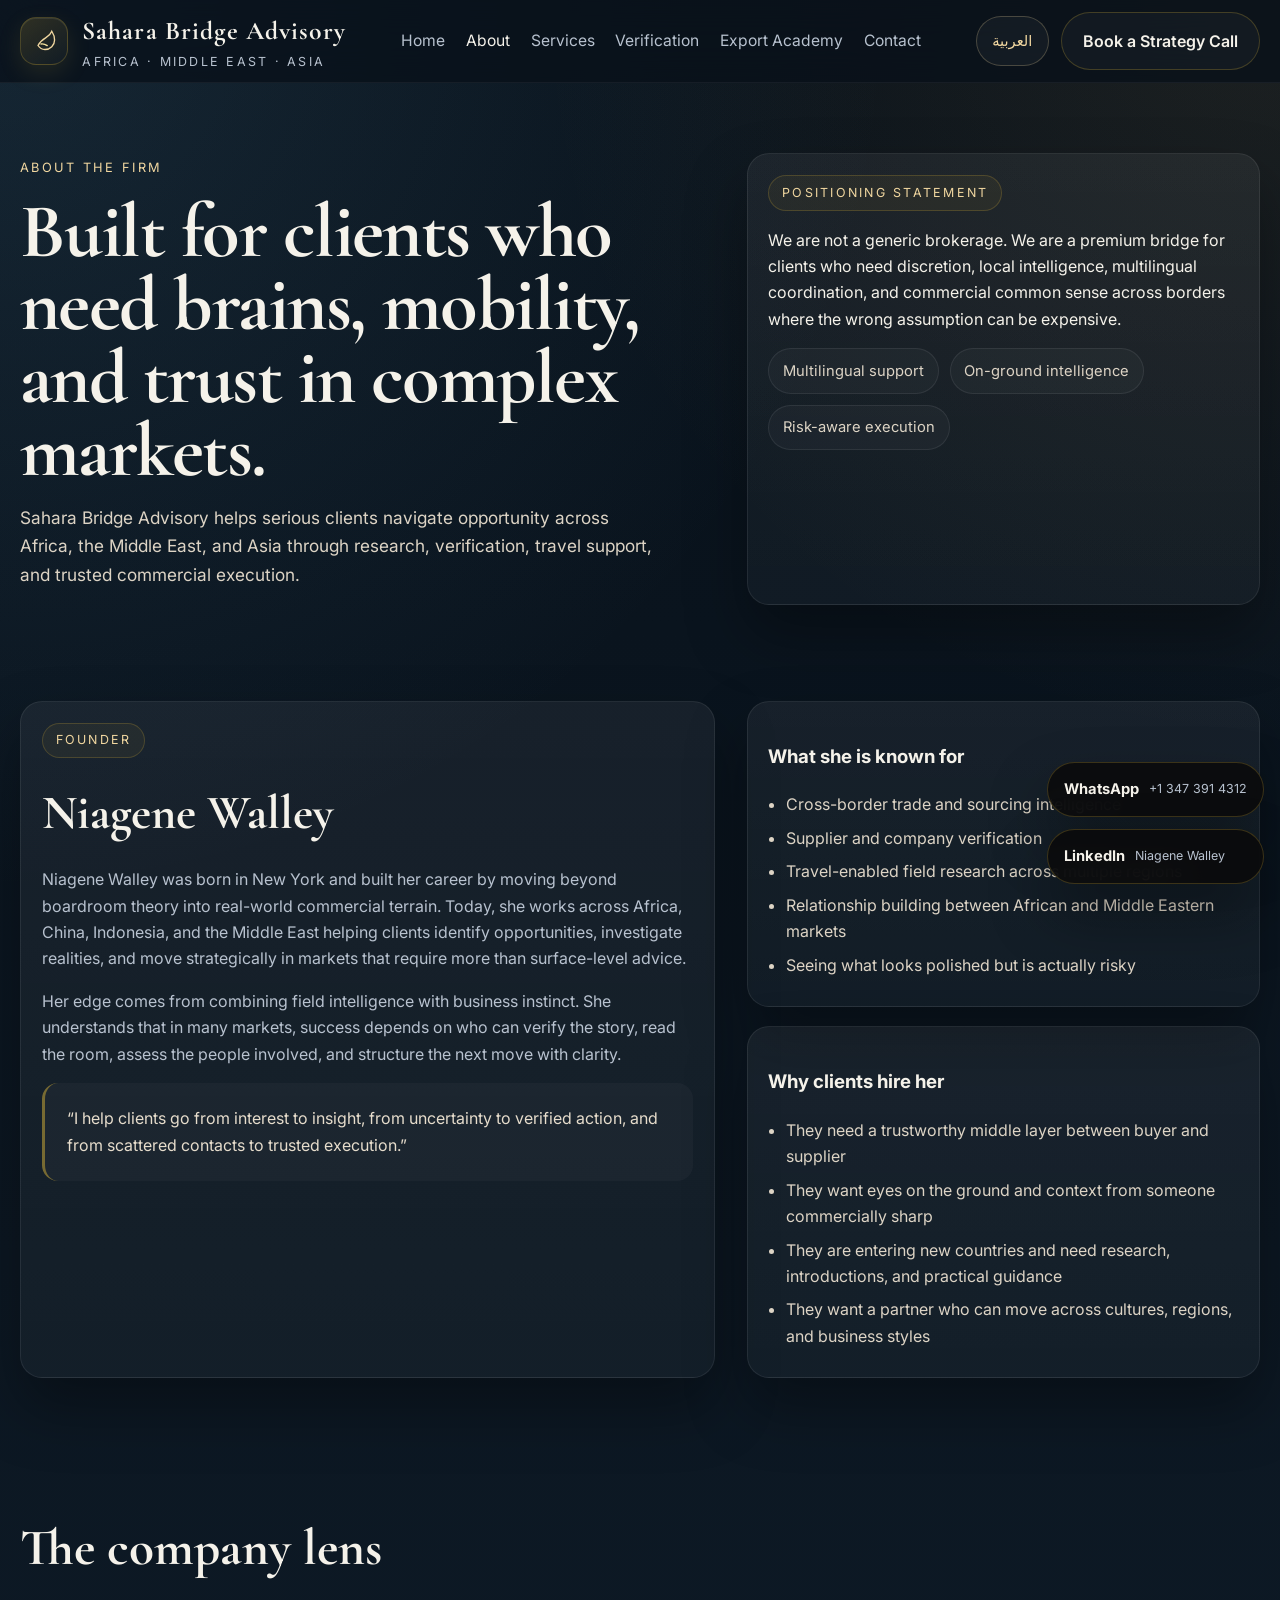
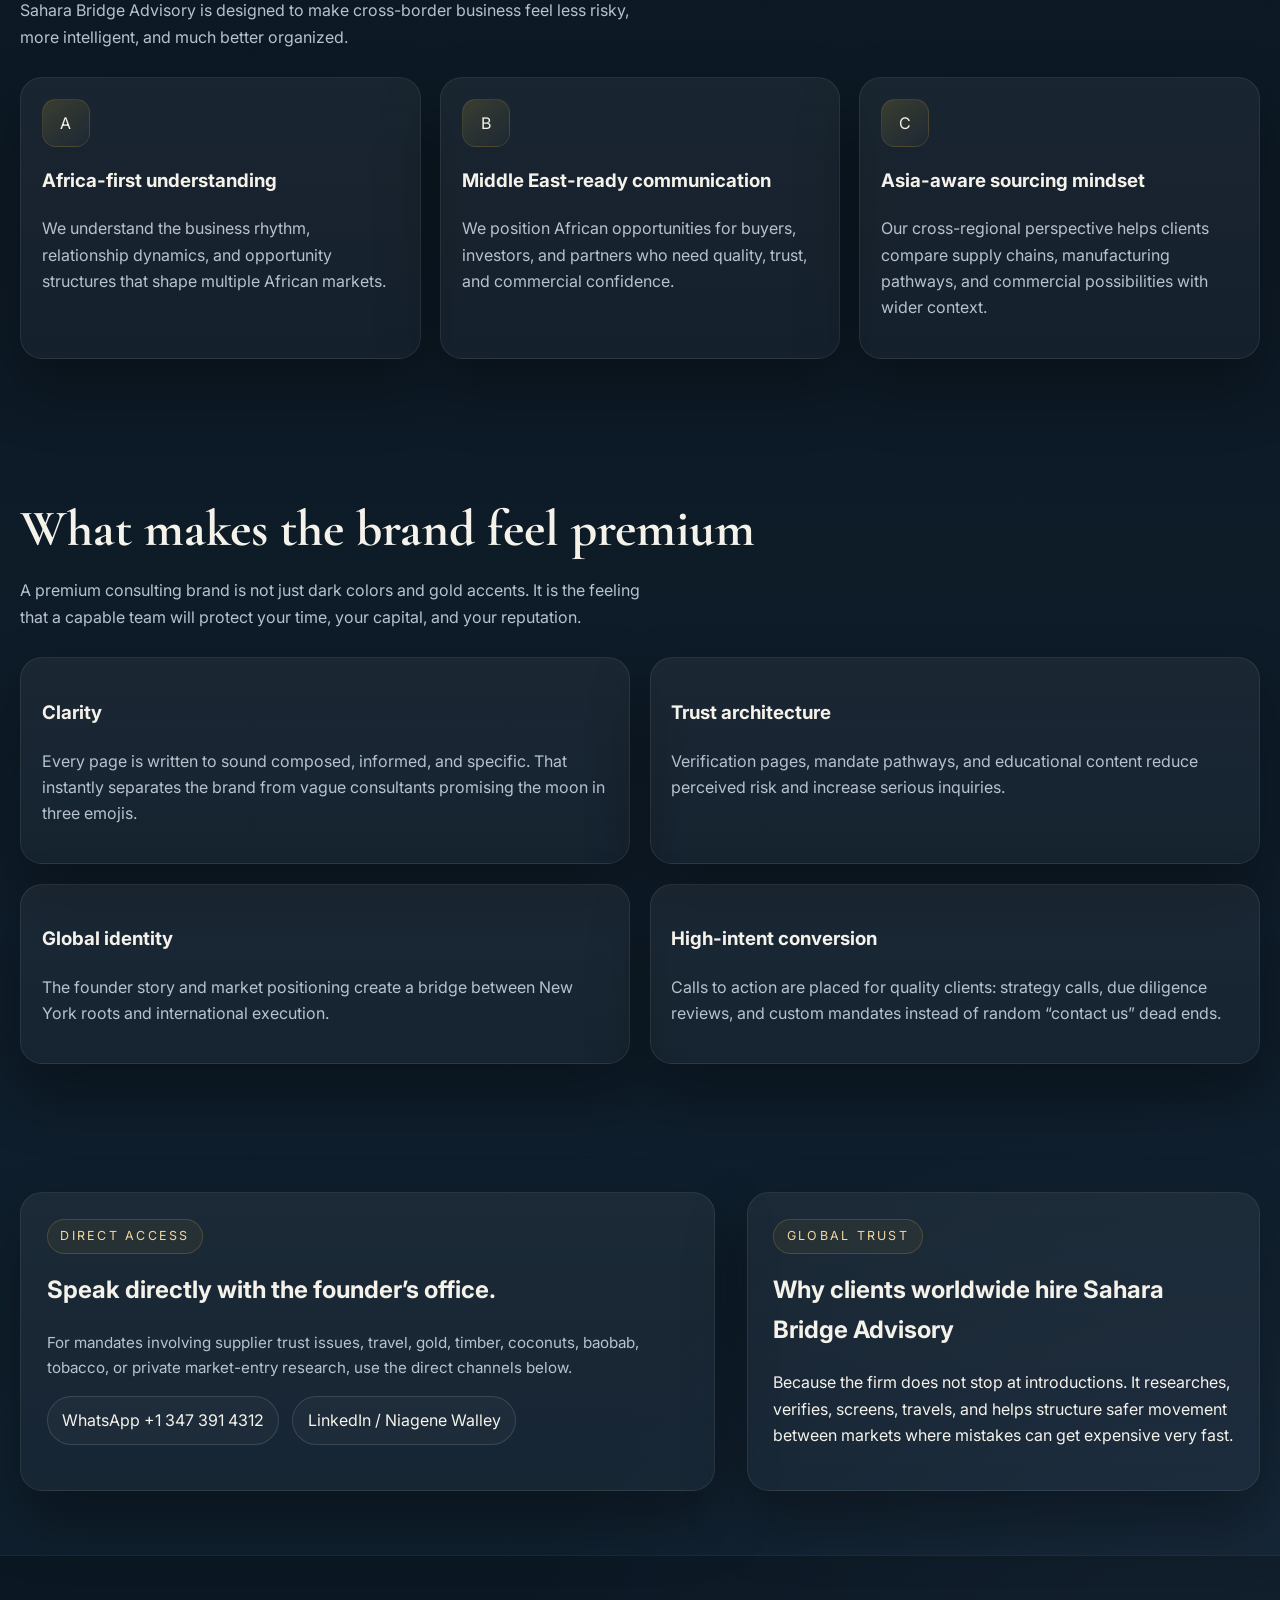
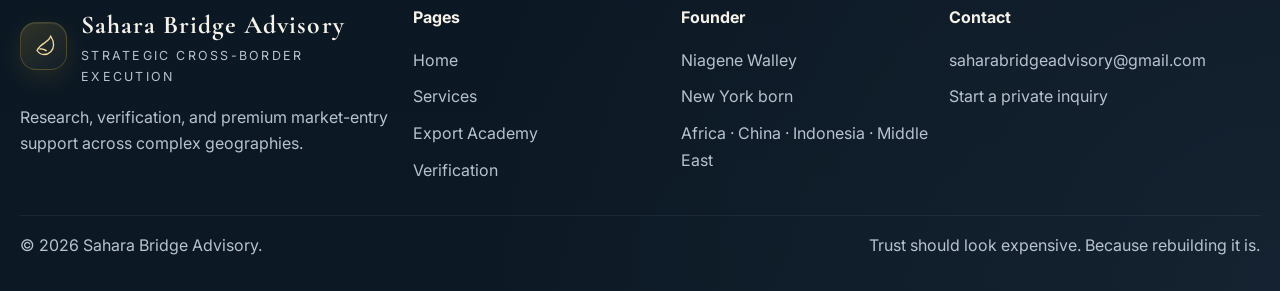
==== commit 8cc5f9d2: "Simplify homepage into premium advisory-focused layout" ====
--- a/about.html
+++ b/about.html
@@ -3,8 +3,21 @@
 <head>
   <meta charset="UTF-8" />
   <meta name="viewport" content="width=device-width, initial-scale=1.0" />
-  <title>About | Sahara Bridge Advisory</title>
-  <meta name="description" content="Learn about Sahara Bridge Advisory and founder Niagene Walley, a New York-born cross-border strategist operating across Africa, China, Indonesia, and the Middle East." />
+  <title>Niagene Walley | African Trade Strategist & Global Sourcing Consultant</title>
+  <meta name="description" content="Meet Niagene Walley, an African trade strategist and global sourcing consultant helping businesses navigate Africa-Middle East trade and cross-border market entry." />
+  <meta name="robots" content="index,follow,max-image-preview:large" />
+  <link rel="canonical" href="https://saharabridgeadvisory.com/about.html" />
+  <meta property="og:locale" content="en_US" />
+  <meta property="og:type" content="profile" />
+  <meta property="og:site_name" content="Sahara Bridge Advisory" />
+  <meta property="og:title" content="Niagene Walley | African Trade Strategist & Global Sourcing Consultant" />
+  <meta property="og:description" content="Meet Niagene Walley, an African trade strategist and global sourcing consultant helping businesses navigate Africa-Middle East trade and cross-border market entry." />
+  <meta property="og:url" content="https://saharabridgeadvisory.com/about.html" />
+  <meta property="og:image" content="https://saharabridgeadvisory.com/assets/images/og-card.svg" />
+  <meta name="twitter:card" content="summary_large_image" />
+  <meta name="twitter:title" content="Niagene Walley | African Trade Strategist & Global Sourcing Consultant" />
+  <meta name="twitter:description" content="Meet Niagene Walley, an African trade strategist and global sourcing consultant helping businesses navigate Africa-Middle East trade and cross-border market entry." />
+  <meta name="twitter:image" content="https://saharabridgeadvisory.com/assets/images/og-card.svg" />
   <link rel="icon" type="image/svg+xml" href="assets/images/favicon.svg" />
   <link rel="preconnect" href="https://fonts.googleapis.com">
   <link rel="preconnect" href="https://fonts.gstatic.com" crossorigin>
@@ -12,6 +25,12 @@
   <link rel="stylesheet" href="assets/css/styles.css" />
   <script defer src="assets/js/config.js"></script>
   <script defer src="assets/js/main.js"></script>
+  <script type="application/ld+json">
+  {"@context":"https://schema.org","@type":"BreadcrumbList","itemListElement":[{"@type":"ListItem","position":1,"name":"Home","item":"https://saharabridgeadvisory.com/"},{"@type":"ListItem","position":2,"name":"About","item":"https://saharabridgeadvisory.com/about.html"}]}
+  </script>
+  <script type="application/ld+json">
+  {"@context":"https://schema.org","@type":"Person","name":"Niagene Walley","jobTitle":"African Trade Strategist and Global Sourcing Consultant","worksFor":{"@type":"Organization","name":"Sahara Bridge Advisory"},"url":"https://saharabridgeadvisory.com/about.html","sameAs":["https://www.linkedin.com/in/niagene-walley/"],"knowsAbout":["Africa Middle East trade consultant","Supplier verification Africa","Cross-border sourcing","Export research Africa"]}
+  </script>
 </head>
 <body>
   <header class="header">
@@ -21,10 +40,8 @@
         <a data-nav href="index.html">Home</a>
         <a data-nav href="about.html">About</a>
         <a data-nav href="services.html">Services</a>
+        <a data-nav href="verification.html">Verification</a>
         <a data-nav href="export-academy.html">Export Academy</a>
-        <a data-nav href="verification.html">Verification</a>
-        <a data-nav href="insights.html">Insights</a>
-        <a data-nav href="intake.html">Client Intake</a>
         <a data-nav href="contact.html">Contact</a>
       </nav>
       <div class="nav-actions">
--- a/assets/css/styles.css
+++ b/assets/css/styles.css
@@ -643,6 +643,21 @@
 .split-callout { display:grid; grid-template-columns: 1.04fr 0.96fr; gap:1.2rem; }
 .sector-grid { display:grid; grid-template-columns: repeat(3, minmax(0,1fr)); gap: 1.1rem; }
 .sector-tile, .service-lane, .insight-card, .region-card { padding: 1.25rem; }
+.founder-snapshot-media {
+  margin: 0.9rem 0 1rem;
+  border-radius: 18px;
+  overflow: hidden;
+  border: 1px solid rgba(255,255,255,0.12);
+  background: rgba(255,255,255,0.02);
+  aspect-ratio: 4 / 3;
+}
+.founder-snapshot-media img {
+  width: 100%;
+  height: 100%;
+  display: block;
+  object-fit: cover;
+  object-position: center 26%;
+}
 .sector-tile h3, .service-lane h3, .region-card h3 { margin-top:0; margin-bottom:0.55rem; }
 .service-lane { position:relative; overflow:hidden; }
 .service-lane::after { content:""; position:absolute; inset:auto -20% -30% auto; width:170px; height:170px; background: radial-gradient(circle, rgba(111,168,191,0.18), transparent 60%); }
@@ -751,3 +766,47 @@
   .form-grid,
   .check-grid { grid-template-columns:1fr; }
 }
+
+/* Homepage simplification (premium layout) */
+.home-hero-clean {
+  padding: 7rem 0 4.8rem;
+}
+.home-hero-clean .lead {
+  max-width: 64ch;
+}
+.home-services-preview .grid {
+  gap: 1.3rem;
+}
+.text-link {
+  display: inline-flex;
+  margin-top: 0.8rem;
+  color: var(--gold-soft);
+  font-weight: 600;
+}
+.founder-compact {
+  padding: 1.5rem;
+  align-self: start;
+}
+.founder-compact h3 {
+  margin: 0.8rem 0;
+  font-family: "Cormorant Garamond", Georgia, serif;
+  font-size: 2rem;
+}
+.final-cta-grid {
+  display: grid;
+  grid-template-columns: 1.1fr 0.9fr;
+  gap: 1.4rem;
+  align-items: center;
+  padding: 1.8rem;
+}
+.final-cta-actions {
+  justify-content: flex-end;
+}
+@media (max-width: 980px) {
+  .final-cta-grid {
+    grid-template-columns: 1fr;
+  }
+  .final-cta-actions {
+    justify-content: flex-start;
+  }
+}
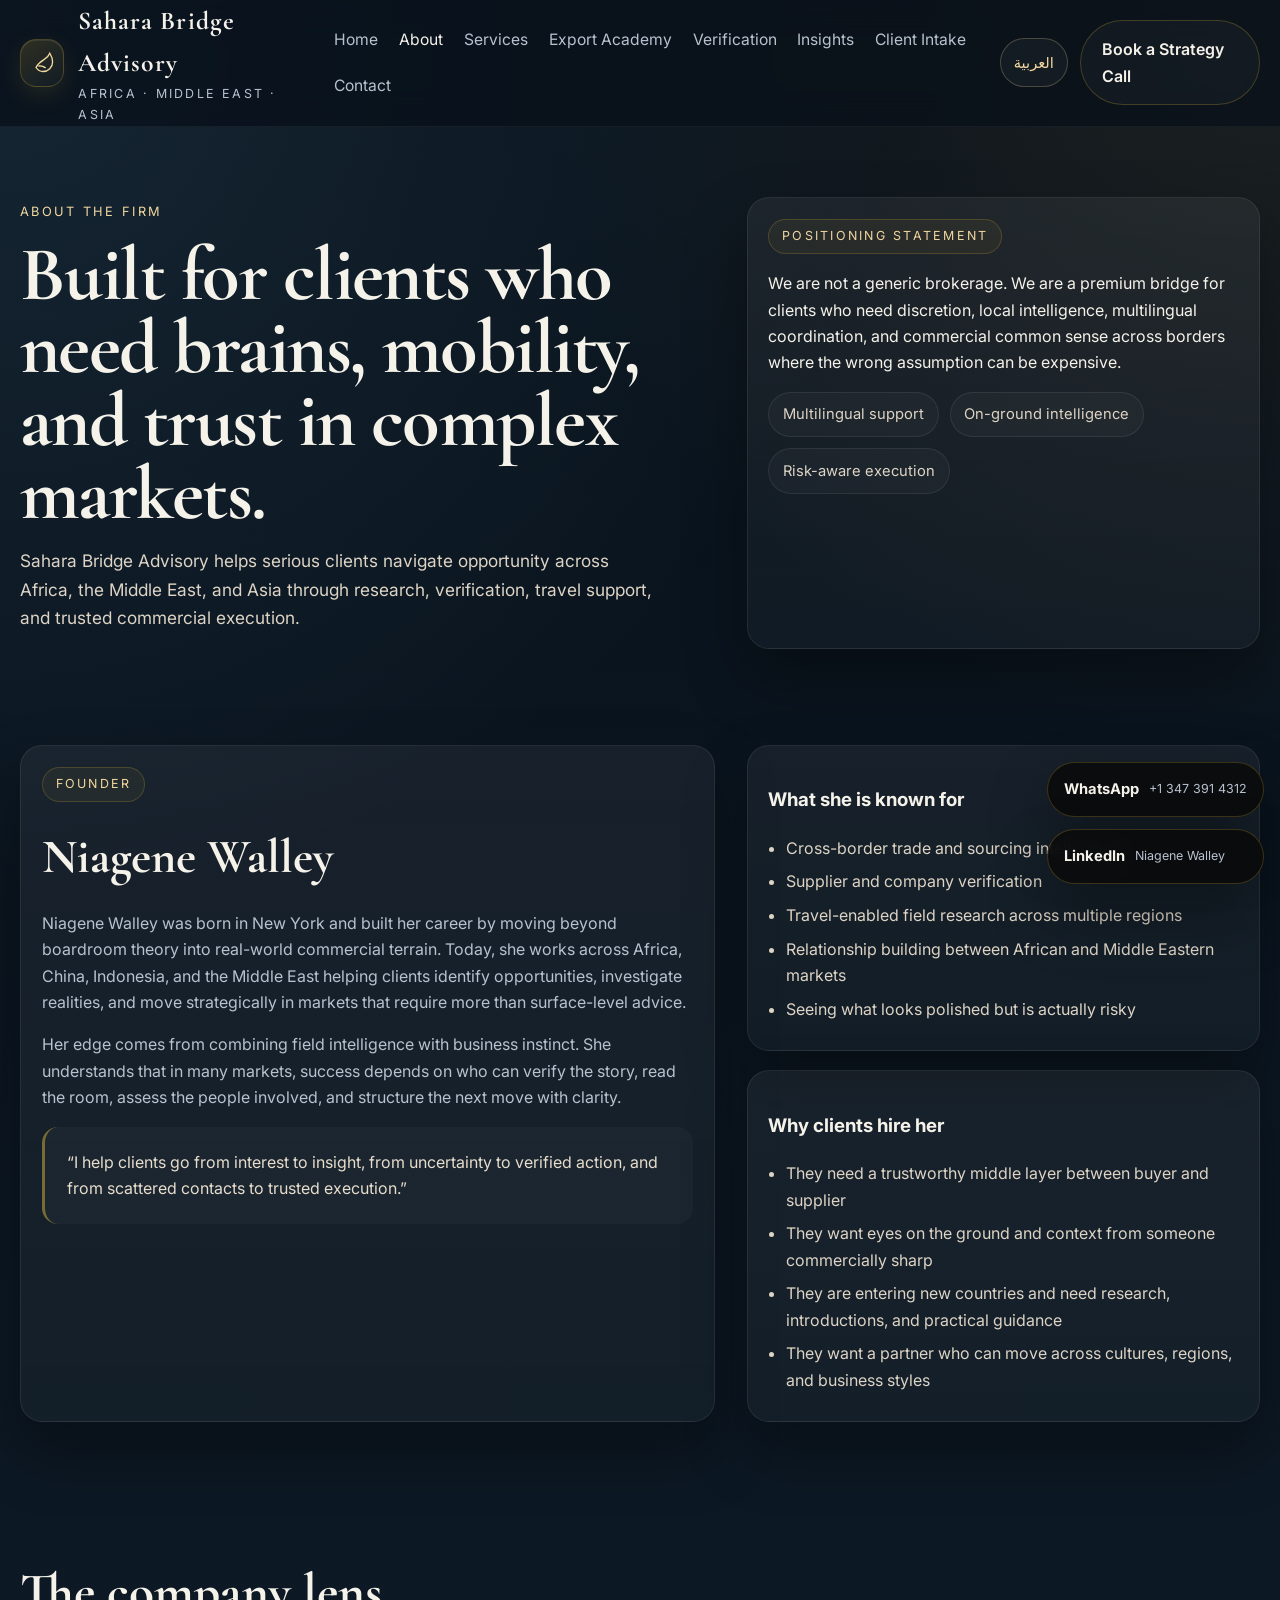
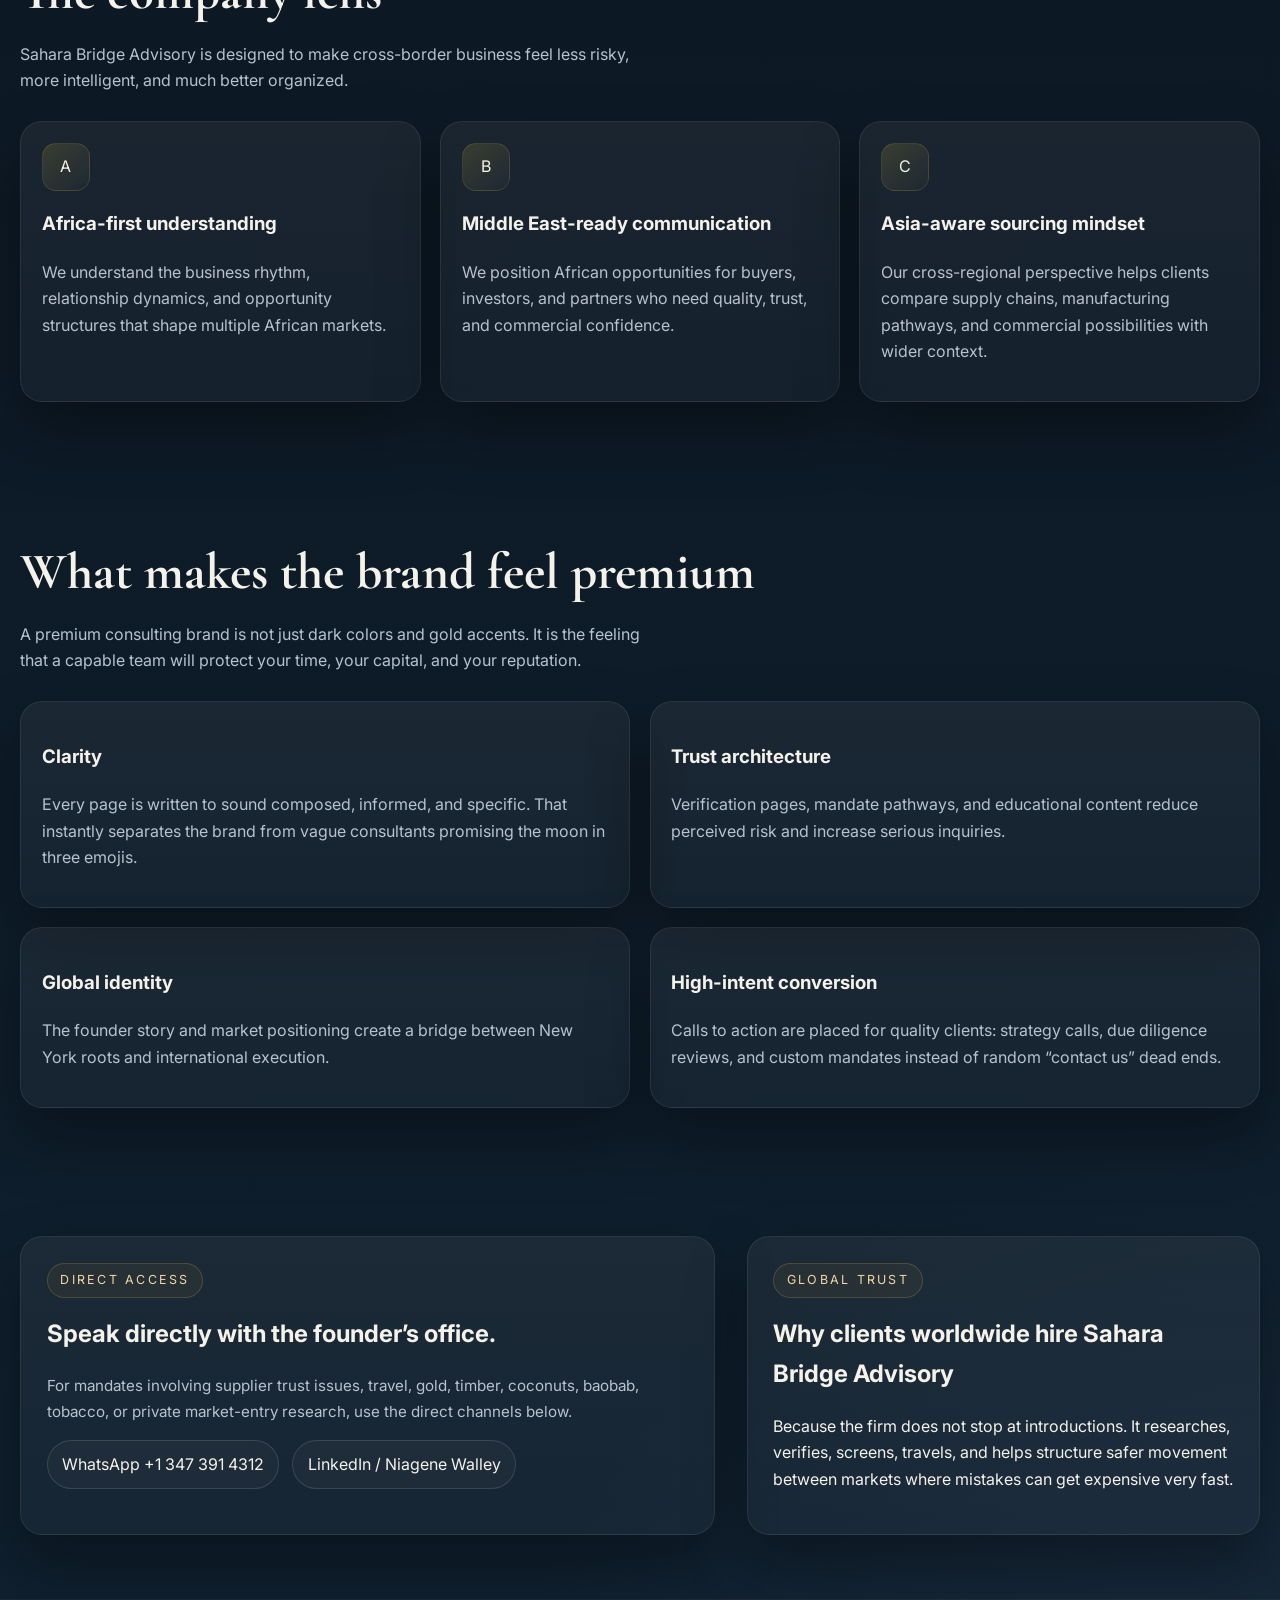
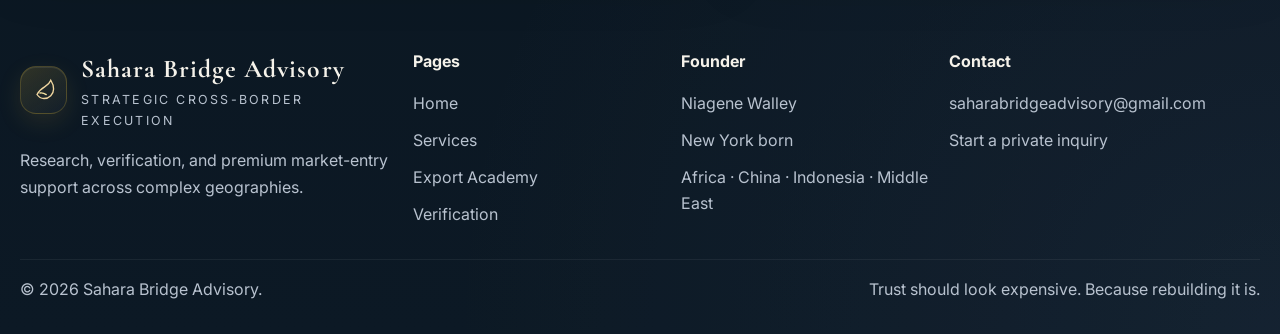
==== commit 65cefc39: "Revert simplified homepage and restore original site structure" ====
--- a/about.html
+++ b/about.html
@@ -40,8 +40,10 @@
         <a data-nav href="index.html">Home</a>
         <a data-nav href="about.html">About</a>
         <a data-nav href="services.html">Services</a>
+        <a data-nav href="export-academy.html">Export Academy</a>
         <a data-nav href="verification.html">Verification</a>
-        <a data-nav href="export-academy.html">Export Academy</a>
+        <a data-nav href="insights.html">Insights</a>
+        <a data-nav href="intake.html">Client Intake</a>
         <a data-nav href="contact.html">Contact</a>
       </nav>
       <div class="nav-actions">
--- a/assets/css/styles.css
+++ b/assets/css/styles.css
@@ -766,47 +766,3 @@
   .form-grid,
   .check-grid { grid-template-columns:1fr; }
 }
-
-/* Homepage simplification (premium layout) */
-.home-hero-clean {
-  padding: 7rem 0 4.8rem;
-}
-.home-hero-clean .lead {
-  max-width: 64ch;
-}
-.home-services-preview .grid {
-  gap: 1.3rem;
-}
-.text-link {
-  display: inline-flex;
-  margin-top: 0.8rem;
-  color: var(--gold-soft);
-  font-weight: 600;
-}
-.founder-compact {
-  padding: 1.5rem;
-  align-self: start;
-}
-.founder-compact h3 {
-  margin: 0.8rem 0;
-  font-family: "Cormorant Garamond", Georgia, serif;
-  font-size: 2rem;
-}
-.final-cta-grid {
-  display: grid;
-  grid-template-columns: 1.1fr 0.9fr;
-  gap: 1.4rem;
-  align-items: center;
-  padding: 1.8rem;
-}
-.final-cta-actions {
-  justify-content: flex-end;
-}
-@media (max-width: 980px) {
-  .final-cta-grid {
-    grid-template-columns: 1fr;
-  }
-  .final-cta-actions {
-    justify-content: flex-start;
-  }
-}
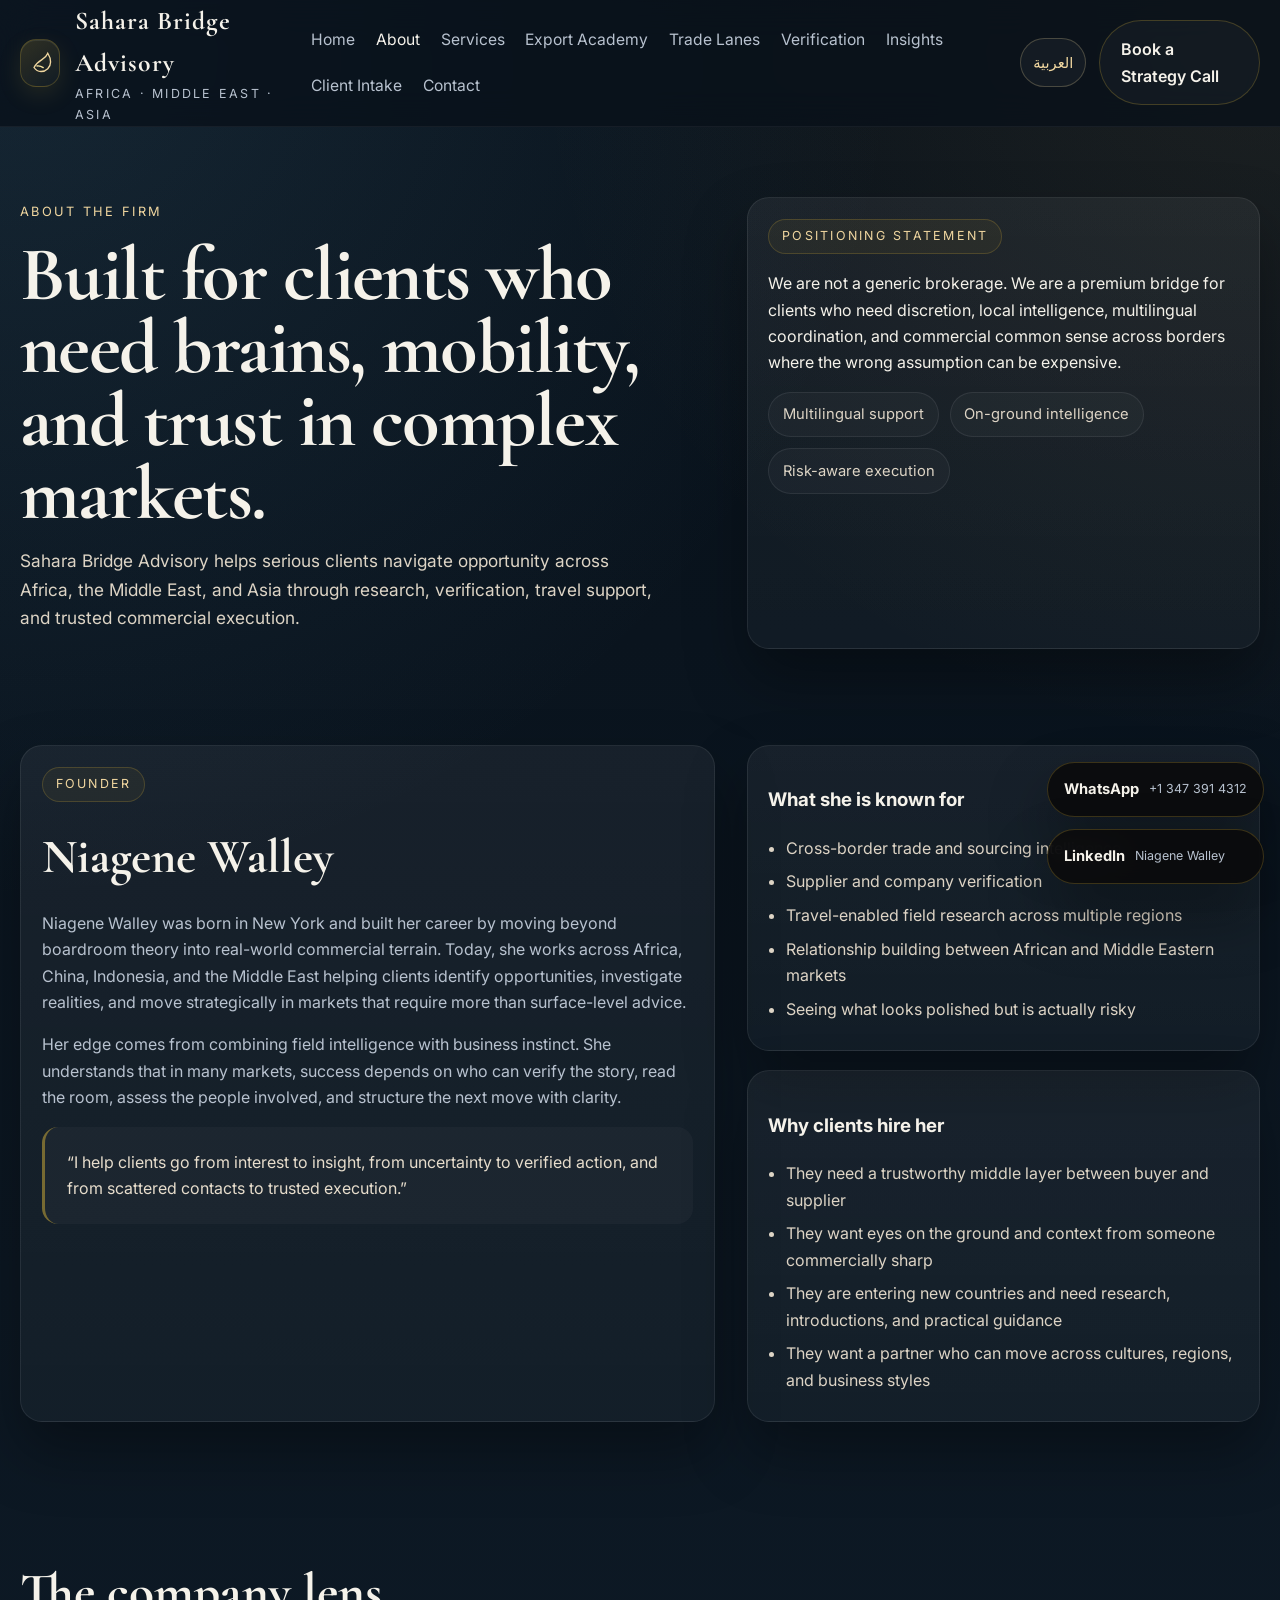
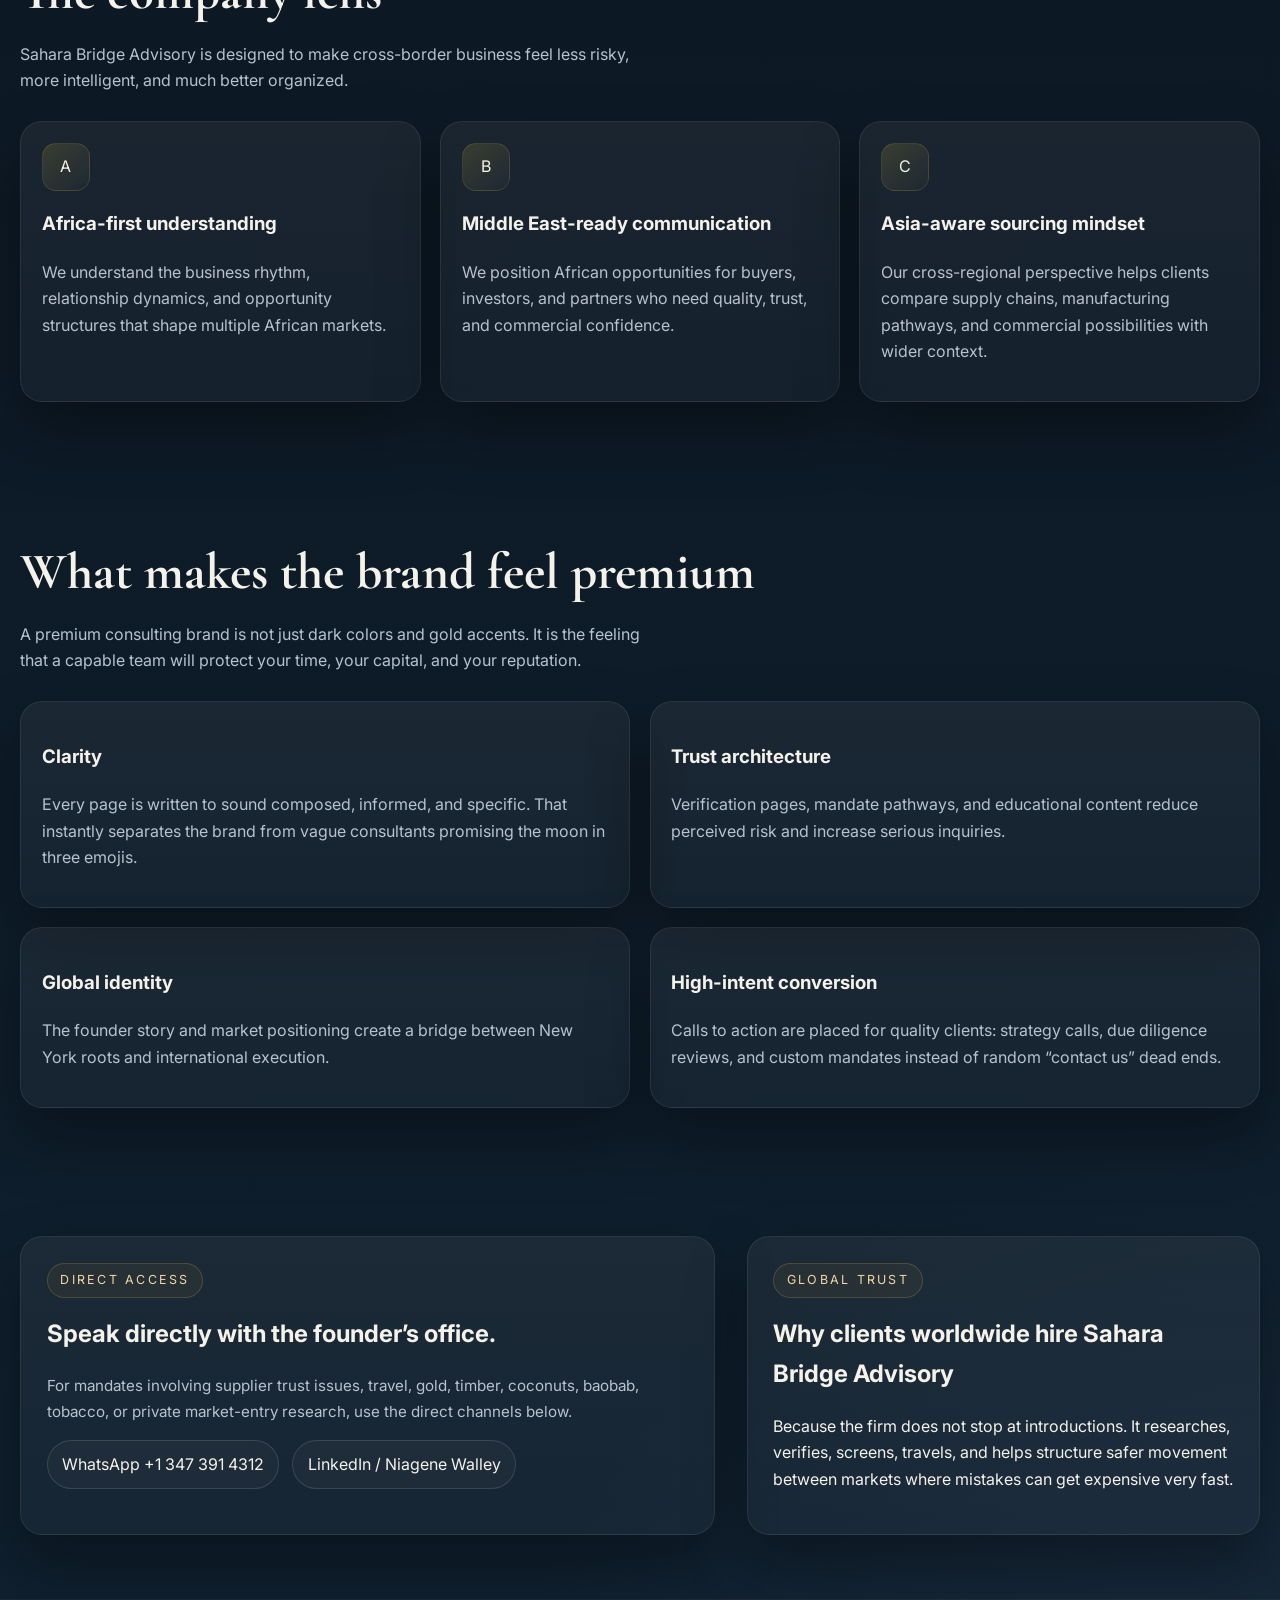
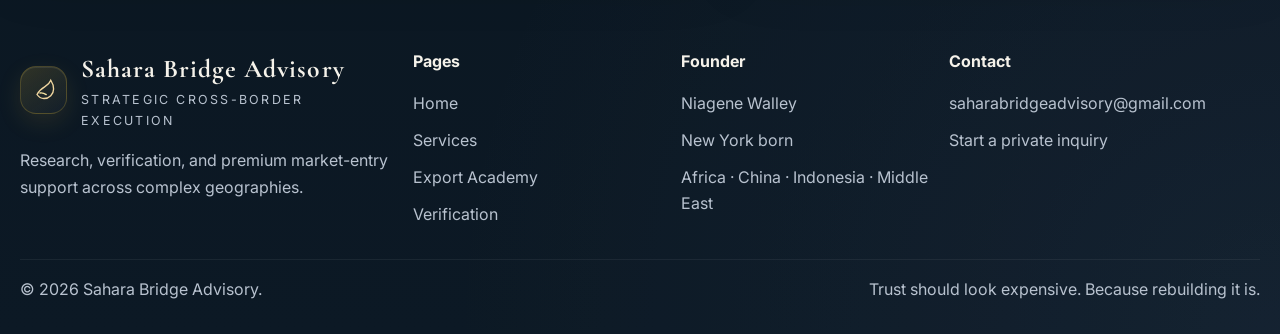
==== commit f99b5e6c: "Add Trade Lanes tab and move lower home content to new page" ====
--- a/about.html
+++ b/about.html
@@ -41,6 +41,7 @@
         <a data-nav href="about.html">About</a>
         <a data-nav href="services.html">Services</a>
         <a data-nav href="export-academy.html">Export Academy</a>
+        <a data-nav href="trade-lanes.html">Trade Lanes</a>
         <a data-nav href="verification.html">Verification</a>
         <a data-nav href="insights.html">Insights</a>
         <a data-nav href="intake.html">Client Intake</a>
